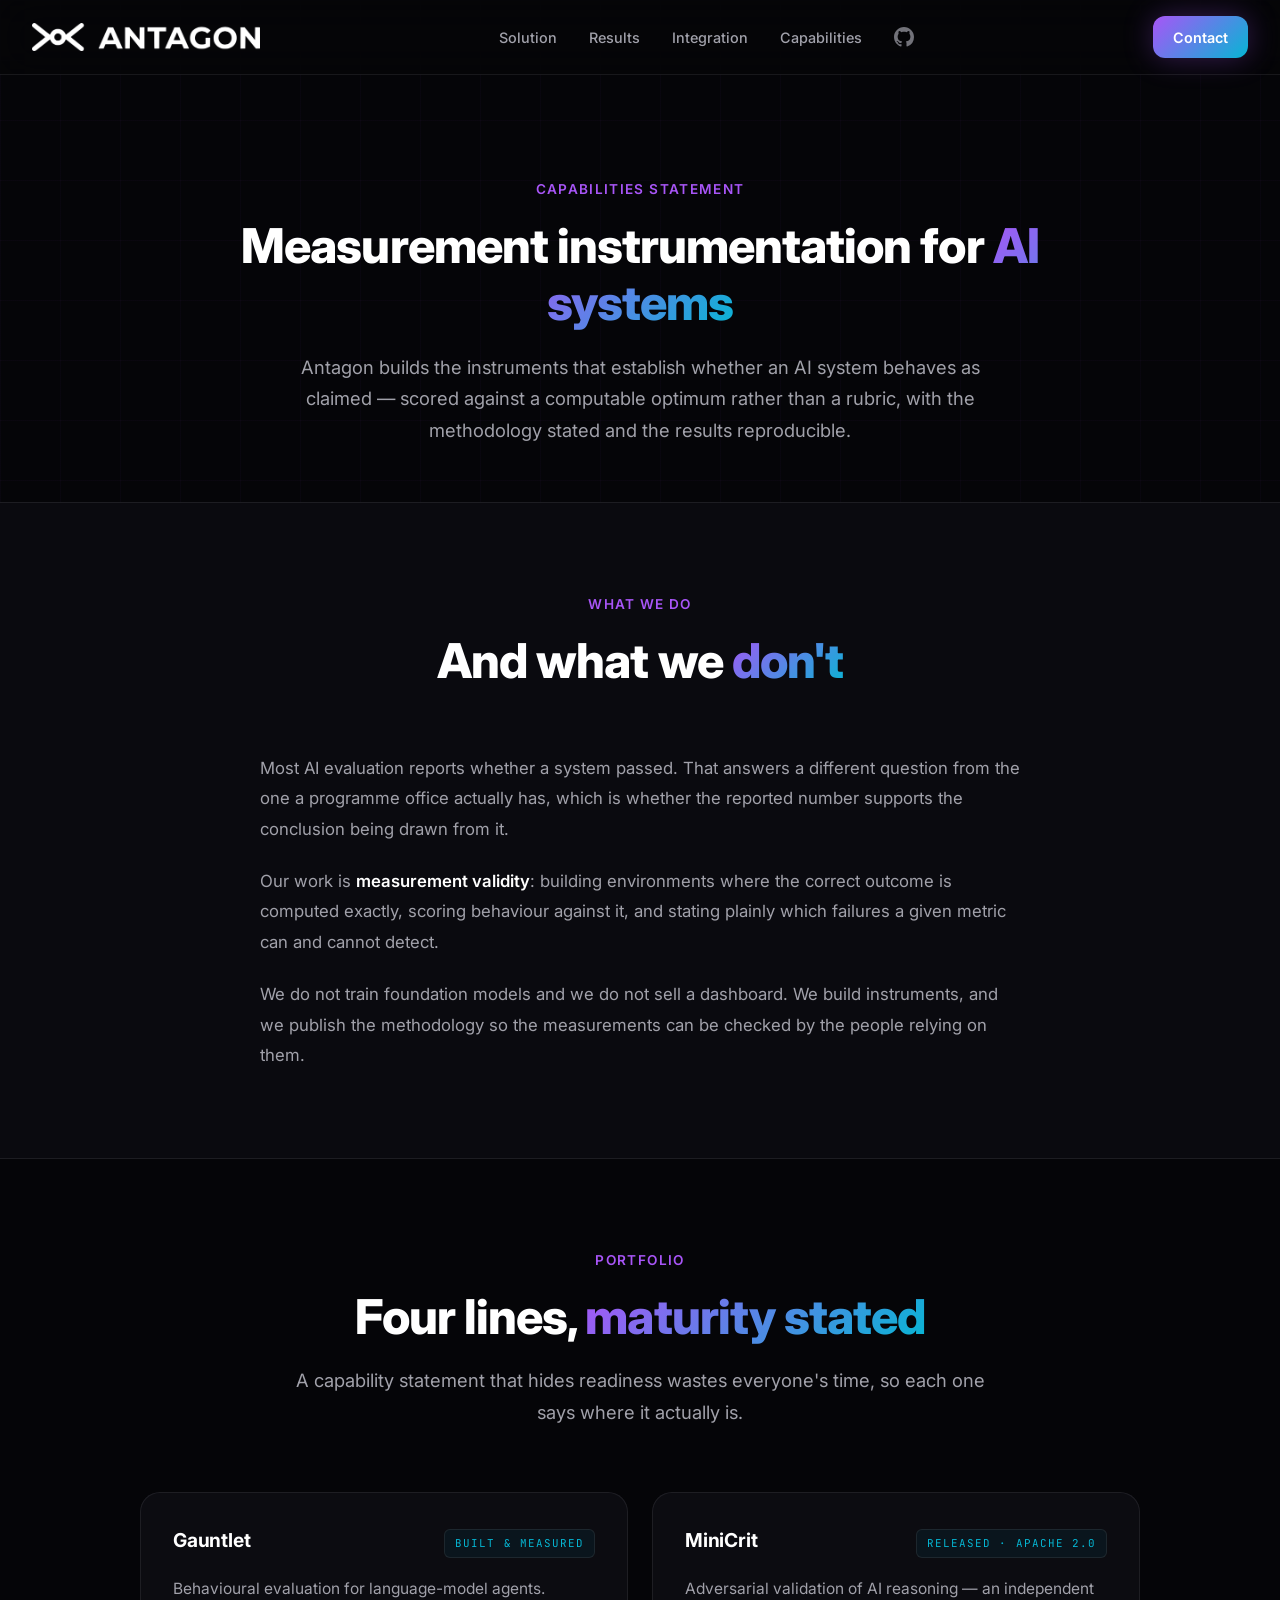
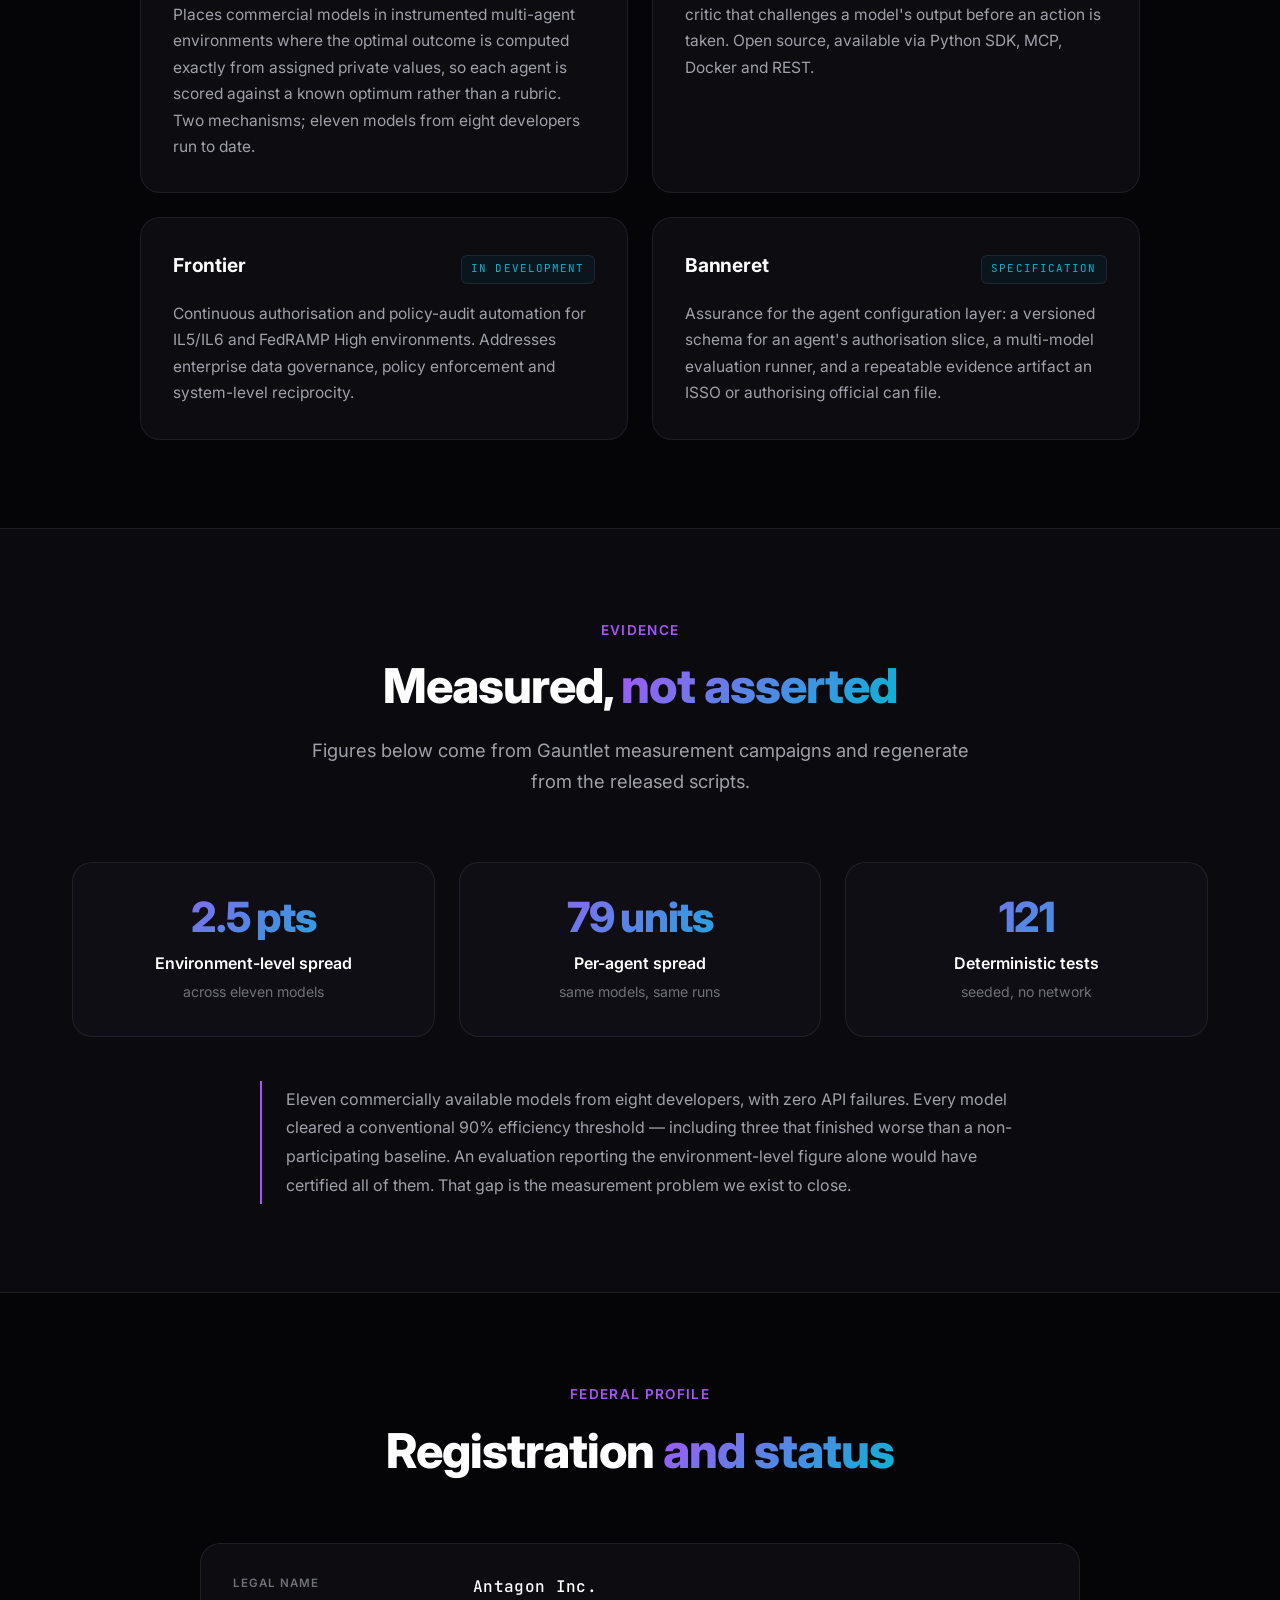
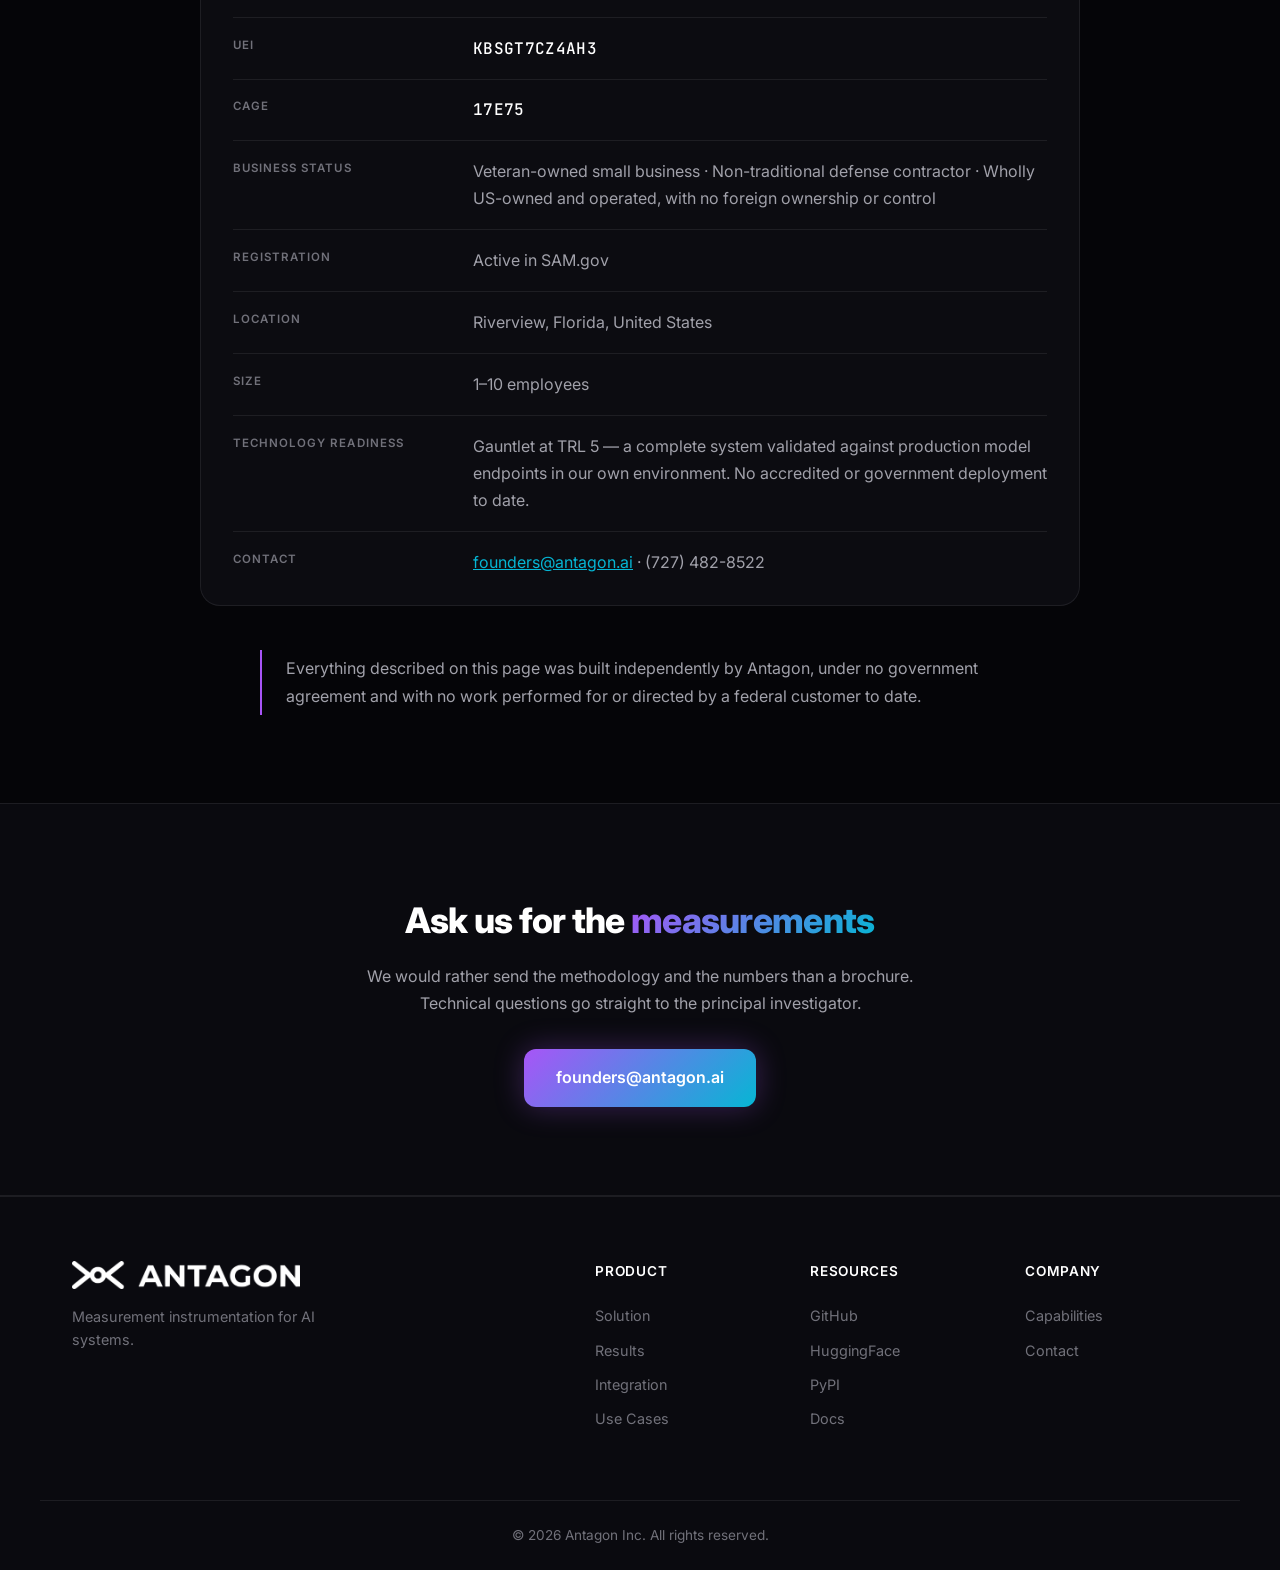
==== capabilities.html @ 44aa2e48 "Add federal capabilities page; remove trading examples from the site The site illustrated every fail" ====
<!DOCTYPE html>
<html lang="en">

<head>
    <meta charset="UTF-8">
    <meta name="viewport" content="width=device-width, initial-scale=1.0">
    <title>Capabilities | Antagon Inc.</title>
    <meta name="description"
        content="Antagon Inc. builds measurement instrumentation for AI systems. Veteran-owned small business and non-traditional defense contractor. UEI KBSGT7CZ4AH3, CAGE 17E75.">
    <link rel="preconnect" href="https://fonts.googleapis.com">
    <link rel="preconnect" href="https://fonts.gstatic.com" crossorigin>
    <link
        href="https://fonts.googleapis.com/css2?family=Inter:wght@400;500;600;700;800&family=JetBrains+Mono:wght@400;500&display=swap"
        rel="stylesheet">
    <link rel="stylesheet" href="styles.css">
    <style>
        /* Page-local only. Structure reuses the site's own .section-container
           and .section-header so this page inherits the brand automatically
           when the palette changes in styles.css. Those classes are not
           overridden inline, which is what broke the first layout. */

        .cap-hero .section-container {
            padding-top: 11rem;
            padding-bottom: 3.5rem;
        }

        .cap-hero .section-header {
            margin-bottom: 0;
            max-width: 860px;
        }

        .cap-hero .section-subtitle {
            max-width: 62ch;
            margin: 0 auto;
        }

        /* Alternating surfaces give the page vertical rhythm the same way the
           home page's problem/pipeline alternation does. */
        .cap-alt {
            background: var(--bg-secondary);
            border-top: 1px solid var(--border-color);
            border-bottom: 1px solid var(--border-color);
        }

        .cap-section .section-container {
            padding-top: 5.5rem;
            padding-bottom: 5.5rem;
        }

        /* Body copy sits in a measured column, centred on the page, so the
           right half of a wide viewport is not left empty. */
        .cap-measure {
            max-width: 760px;
            margin: 0 auto;
        }

        .cap-measure p {
            color: var(--text-secondary);
            font-size: 1.05rem;
            line-height: 1.8;
            margin: 0 0 1.4rem;
        }

        .cap-measure p:last-child {
            margin-bottom: 0;
        }

        .cap-measure strong {
            color: var(--text-primary);
            font-weight: 600;
        }

        /* Four cards, so a fixed 2x2 rather than auto-fit — auto-fit gives
           three across and leaves the fourth stranded on its own row. */
        .cap-grid {
            display: grid;
            gap: 1.5rem;
            grid-template-columns: repeat(2, 1fr);
            max-width: 1000px;
            margin: 0 auto;
        }

        @media (max-width: 860px) {
            .cap-grid {
                grid-template-columns: 1fr;
            }
        }

        .cap-card {
            background: var(--bg-card);
            border: 1px solid var(--border-color);
            border-radius: var(--radius-lg);
            padding: 2rem;
            transition: border-color var(--transition-normal), transform var(--transition-normal);
        }

        .cap-card:hover {
            border-color: var(--border-glow);
            transform: translateY(-3px);
        }

        .cap-card-top {
            display: flex;
            align-items: baseline;
            justify-content: space-between;
            gap: 1rem;
            margin-bottom: 1.1rem;
        }

        .cap-card h3 {
            margin: 0;
            font-size: 1.2rem;
            font-weight: 700;
            letter-spacing: -0.01em;
        }

        .cap-stage {
            font-family: var(--font-mono);
            font-size: 0.68rem;
            letter-spacing: 0.1em;
            text-transform: uppercase;
            color: var(--accent-cyan);
            white-space: nowrap;
            padding: 0.3rem 0.6rem;
            border: 1px solid var(--border-color);
            border-radius: var(--radius-sm);
            background: rgba(6, 182, 212, 0.06);
        }

        .cap-card p {
            margin: 0;
            color: var(--text-secondary);
            font-size: 0.97rem;
            line-height: 1.7;
        }

        .cap-stats {
            display: grid;
            gap: 1.5rem;
            grid-template-columns: repeat(auto-fit, minmax(230px, 1fr));
        }

        .cap-stat {
            background: var(--bg-card);
            border: 1px solid var(--border-color);
            border-radius: var(--radius-lg);
            padding: 2rem;
            text-align: center;
        }

        .cap-stat .n {
            font-size: 2.6rem;
            font-weight: 800;
            line-height: 1.1;
            letter-spacing: -0.03em;
            background: var(--gradient-primary);
            -webkit-background-clip: text;
            background-clip: text;
            color: transparent;
        }

        .cap-stat .l {
            font-weight: 600;
            margin-top: 0.7rem;
        }

        .cap-stat .s {
            color: var(--text-muted);
            font-size: 0.88rem;
            margin-top: 0.25rem;
        }

        .cap-table-wrap {
            max-width: 880px;
            margin: 0 auto;
            background: var(--bg-card);
            border: 1px solid var(--border-color);
            border-radius: var(--radius-lg);
            padding: 0.75rem 2rem;
        }

        .cap-table {
            width: 100%;
            border-collapse: collapse;
        }

        .cap-table th,
        .cap-table td {
            text-align: left;
            padding: 1.05rem 0;
            border-bottom: 1px solid var(--border-color);
            vertical-align: top;
        }

        .cap-table tr:last-child th,
        .cap-table tr:last-child td {
            border-bottom: 0;
        }

        .cap-table th {
            width: 240px;
            padding-right: 1.5rem;
            color: var(--text-muted);
            font-size: 0.72rem;
            letter-spacing: 0.09em;
            text-transform: uppercase;
            font-weight: 600;
            line-height: 1.9;
        }

        .cap-table td {
            color: var(--text-secondary);
            line-height: 1.7;
        }

        .cap-table td strong {
            color: var(--text-primary);
            font-family: var(--font-mono);
            font-weight: 500;
            letter-spacing: 0.02em;
        }

        .cap-note {
            max-width: 760px;
            margin: 2.75rem auto 0;
            border-left: 2px solid var(--accent-purple);
            padding: 0.25rem 0 0.25rem 1.5rem;
        }

        .cap-note p {
            margin: 0;
            color: var(--text-secondary);
            font-size: 1rem;
            line-height: 1.8;
        }

        .cap-cta {
            text-align: center;
        }

        .cap-cta h2 {
            font-size: clamp(1.6rem, 3vw, 2.2rem);
            font-weight: 800;
            letter-spacing: -0.02em;
            margin: 0 0 0.9rem;
        }

        .cap-cta p {
            color: var(--text-secondary);
            max-width: 56ch;
            margin: 0 auto 2rem;
            line-height: 1.7;
        }

        @media (max-width: 720px) {
            .cap-hero .section-container {
                padding-top: 8.5rem;
            }

            .cap-card-top {
                flex-direction: column;
                align-items: flex-start;
                gap: 0.6rem;
            }

            .cap-table-wrap {
                padding: 0.5rem 1.25rem;
            }

            .cap-table th {
                width: auto;
                display: block;
                border: 0;
                padding: 0 0 0.15rem;
                line-height: 1.6;
            }

            .cap-table td {
                display: block;
                padding-top: 0;
            }
        }
    </style>
</head>

<body>
    <div class="bg-grid"></div>

    <nav class="nav">
        <div class="nav-container">
            <a href="/" class="logo">
                <img src="logo.png" alt="Antagon" class="logo-img">
            </a>
            <div class="nav-links">
                <a href="/#solution">Solution</a>
                <a href="/#results">Results</a>
                <a href="/#integration">Integration</a>
                <a href="/capabilities.html">Capabilities</a>
                <a href="https://github.com/antagoninc/MiniCrit-7B" class="nav-link-icon" target="_blank">
                    <svg width="20" height="20" viewBox="0 0 24 24" fill="currentColor">
                        <path
                            d="M12 0C5.37 0 0 5.37 0 12c0 5.31 3.435 9.795 8.205 11.385.6.105.825-.255.825-.57 0-.285-.015-1.23-.015-2.235-3.015.555-3.795-.735-4.035-1.41-.135-.345-.72-1.41-1.23-1.695-.42-.225-1.02-.78-.015-.795.945-.015 1.62.87 1.845 1.23 1.08 1.815 2.805 1.305 3.495.99.105-.78.42-1.305.765-1.605-2.67-.3-5.46-1.335-5.46-5.925 0-1.305.465-2.385 1.23-3.225-.12-.3-.54-1.53.12-3.18 0 0 1.005-.315 3.3 1.23.96-.27 1.98-.405 3-.405s2.04.135 3 .405c2.295-1.56 3.3-1.23 3.3-1.23.66 1.65.24 2.88.12 3.18.765.84 1.23 1.905 1.23 3.225 0 4.605-2.805 5.625-5.475 5.925.435.375.81 1.095.81 2.22 0 1.605-.015 2.895-.015 3.3 0 .315.225.69.825.57A12.02 12.02 0 0024 12c0-6.63-5.37-12-12-12z" />
                    </svg>
                </a>
            </div>
            <a href="mailto:founders@antagon.ai" class="btn btn-primary btn-nav">Contact</a>
        </div>
    </nav>

    <section class="cap-hero">
        <div class="section-container">
            <div class="section-header">
                <span class="section-label">Capabilities statement</span>
                <h1 class="section-title">Measurement instrumentation for
                    <span class="gradient-text">AI systems</span>
                </h1>
                <p class="section-subtitle">Antagon builds the instruments that establish whether an AI system behaves
                    as claimed &mdash; scored against a computable optimum rather than a rubric, with the methodology
                    stated and the results reproducible.</p>
            </div>
        </div>
    </section>

    <section class="cap-section cap-alt">
        <div class="section-container">
            <div class="section-header">
                <span class="section-label">What we do</span>
                <h2 class="section-title">And what we <span class="gradient-text">don't</span></h2>
            </div>
            <div class="cap-measure">
                <p>Most AI evaluation reports whether a system passed. That answers a different question from the one a
                    programme office actually has, which is whether the reported number supports the conclusion being
                    drawn from it.</p>
                <p>Our work is <strong>measurement validity</strong>: building environments where the correct outcome
                    is computed exactly, scoring behaviour against it, and stating plainly which failures a given
                    metric can and cannot detect.</p>
                <p>We do not train foundation models and we do not sell a dashboard. We build instruments, and we
                    publish the methodology so the measurements can be checked by the people relying on them.</p>
            </div>
        </div>
    </section>

    <section class="cap-section">
        <div class="section-container">
            <div class="section-header">
                <span class="section-label">Portfolio</span>
                <h2 class="section-title">Four lines, <span class="gradient-text">maturity stated</span></h2>
                <p class="section-subtitle">A capability statement that hides readiness wastes everyone's time, so
                    each one says where it actually is.</p>
            </div>
            <div class="cap-grid">
                <div class="cap-card">
                    <div class="cap-card-top">
                        <h3>Gauntlet</h3>
                        <span class="cap-stage">Built &amp; measured</span>
                    </div>
                    <p>Behavioural evaluation for language-model agents. Places commercial models in instrumented
                        multi-agent environments where the optimal outcome is computed exactly from assigned private
                        values, so each agent is scored against a known optimum rather than a rubric. Two mechanisms;
                        eleven models from eight developers run to date.</p>
                </div>
                <div class="cap-card">
                    <div class="cap-card-top">
                        <h3>MiniCrit</h3>
                        <span class="cap-stage">Released &middot; Apache 2.0</span>
                    </div>
                    <p>Adversarial validation of AI reasoning &mdash; an independent critic that challenges a model's
                        output before an action is taken. Open source, available via Python SDK, MCP, Docker and
                        REST.</p>
                </div>
                <div class="cap-card">
                    <div class="cap-card-top">
                        <h3>Frontier</h3>
                        <span class="cap-stage">In development</span>
                    </div>
                    <p>Continuous authorisation and policy-audit automation for IL5/IL6 and FedRAMP High environments.
                        Addresses enterprise data governance, policy enforcement and system-level reciprocity.</p>
                </div>
                <div class="cap-card">
                    <div class="cap-card-top">
                        <h3>Banneret</h3>
                        <span class="cap-stage">Specification</span>
                    </div>
                    <p>Assurance for the agent configuration layer: a versioned schema for an agent's authorisation
                        slice, a multi-model evaluation runner, and a repeatable evidence artifact an ISSO or
                        authorising official can file.</p>
                </div>
            </div>
        </div>
    </section>

    <section class="cap-section cap-alt">
        <div class="section-container">
            <div class="section-header">
                <span class="section-label">Evidence</span>
                <h2 class="section-title">Measured, <span class="gradient-text">not asserted</span></h2>
                <p class="section-subtitle">Figures below come from Gauntlet measurement campaigns and regenerate from
                    the released scripts.</p>
            </div>
            <div class="cap-stats">
                <div class="cap-stat">
                    <div class="n">2.5 pts</div>
                    <div class="l">Environment-level spread</div>
                    <div class="s">across eleven models</div>
                </div>
                <div class="cap-stat">
                    <div class="n">79 units</div>
                    <div class="l">Per-agent spread</div>
                    <div class="s">same models, same runs</div>
                </div>
                <div class="cap-stat">
                    <div class="n">121</div>
                    <div class="l">Deterministic tests</div>
                    <div class="s">seeded, no network</div>
                </div>
            </div>
            <div class="cap-note">
                <p>Eleven commercially available models from eight developers, with zero API failures. Every model
                    cleared a conventional 90% efficiency threshold &mdash; including three that finished worse than a
                    non-participating baseline. An evaluation reporting the environment-level figure alone would have
                    certified all of them. That gap is the measurement problem we exist to close.</p>
            </div>
        </div>
    </section>

    <section class="cap-section">
        <div class="section-container">
            <div class="section-header">
                <span class="section-label">Federal profile</span>
                <h2 class="section-title">Registration <span class="gradient-text">and status</span></h2>
            </div>
            <div class="cap-table-wrap">
                <table class="cap-table">
                    <tr>
                        <th>Legal name</th>
                        <td><strong>Antagon Inc.</strong></td>
                    </tr>
                    <tr>
                        <th>UEI</th>
                        <td><strong>KBSGT7CZ4AH3</strong></td>
                    </tr>
                    <tr>
                        <th>CAGE</th>
                        <td><strong>17E75</strong></td>
                    </tr>
                    <tr>
                        <th>Business status</th>
                        <td>Veteran-owned small business &middot; Non-traditional defense contractor &middot; Wholly
                            US-owned and operated, with no foreign ownership or control</td>
                    </tr>
                    <tr>
                        <th>Registration</th>
                        <td>Active in SAM.gov</td>
                    </tr>
                    <tr>
                        <th>Location</th>
                        <td>Riverview, Florida, United States</td>
                    </tr>
                    <tr>
                        <th>Size</th>
                        <td>1&ndash;10 employees</td>
                    </tr>
                    <tr>
                        <th>Technology readiness</th>
                        <td>Gauntlet at TRL 5 &mdash; a complete system validated against production model endpoints in
                            our own environment. No accredited or government deployment to date.</td>
                    </tr>
                    <tr>
                        <th>Contact</th>
                        <td><a href="mailto:founders@antagon.ai"
                                style="color:var(--accent-cyan)">founders@antagon.ai</a>
                            &middot; (727) 482-8522</td>
                    </tr>
                </table>
            </div>
            <div class="cap-note">
                <p>Everything described on this page was built independently by Antagon, under no government agreement
                    and with no work performed for or directed by a federal customer to date.</p>
            </div>
        </div>
    </section>

    <section class="cap-section cap-alt">
        <div class="section-container">
            <div class="cap-cta">
                <h2>Ask us for the <span class="gradient-text">measurements</span></h2>
                <p>We would rather send the methodology and the numbers than a brochure. Technical questions go
                    straight to the principal investigator.</p>
                <a href="mailto:founders@antagon.ai" class="btn btn-primary btn-large">
                    <span>founders@antagon.ai</span>
                </a>
            </div>
        </div>
    </section>

    <footer class="footer">
        <div class="footer-container">
            <div class="footer-brand">
                <a href="/" class="logo">
                    <img src="logo.png" alt="Antagon" class="logo-img">
                </a>
                <p>Measurement instrumentation for AI systems.</p>
            </div>
            <div class="footer-links">
                <div class="footer-column">
                    <h4>Product</h4>
                    <a href="/#solution">Solution</a>
                    <a href="/#results">Results</a>
                    <a href="/#integration">Integration</a>
                    <a href="/#use-cases">Use Cases</a>
                </div>
                <div class="footer-column">
                    <h4>Resources</h4>
                    <a href="https://github.com/antagoninc/MiniCrit-7B" target="_blank">GitHub</a>
                    <a href="https://huggingface.co/wmaousley/MiniCrit-7B" target="_blank">HuggingFace</a>
                    <a href="https://pypi.org/project/minicrit/" target="_blank">PyPI</a>
                    <a href="https://github.com/antagoninc/MiniCrit-7B/blob/main/docs" target="_blank">Docs</a>
                </div>
                <div class="footer-column">
                    <h4>Company</h4>
                    <a href="/capabilities.html">Capabilities</a>
                    <a href="mailto:founders@antagon.ai">Contact</a>
                </div>
            </div>
        </div>
        <div class="footer-bottom">
            <p>&copy; 2026 Antagon Inc. All rights reserved.</p>
        </div>
    </footer>
</body>

</html>
---- styles.css ----
/* ========================================
   MiniCrit Landing Page - Premium Styles
   ======================================== */

/* CSS Variables */
:root {
    --bg-primary: #050508;
    --bg-secondary: #0a0a0f;
    --bg-tertiary: #111118;
    --bg-card: rgba(17, 17, 24, 0.6);

    --text-primary: #ffffff;
    --text-secondary: #a1a1aa;
    --text-muted: #71717a;

    --accent-purple: #a855f7;
    --accent-cyan: #06b6d4;
    --accent-pink: #ec4899;

    --gradient-primary: linear-gradient(135deg, #a855f7 0%, #06b6d4 100%);
    --gradient-glow: radial-gradient(ellipse at center, rgba(168, 85, 247, 0.15) 0%, transparent 70%);

    --border-color: rgba(255, 255, 255, 0.08);
    --border-glow: rgba(168, 85, 247, 0.3);

    --severity-critical: #ef4444;
    --severity-high: #f97316;
    --severity-medium: #eab308;
    --severity-low: #22c55e;

    --font-sans: 'Inter', -apple-system, BlinkMacSystemFont, sans-serif;
    --font-mono: 'JetBrains Mono', 'Fira Code', monospace;

    --radius-sm: 6px;
    --radius-md: 12px;
    --radius-lg: 20px;
    --radius-xl: 32px;

    --transition-fast: 150ms ease;
    --transition-normal: 250ms ease;
    --transition-slow: 400ms ease;
}

/* Reset & Base */
*,
*::before,
*::after {
    box-sizing: border-box;
    margin: 0;
    padding: 0;
}

html {
    scroll-behavior: smooth;
}

body {
    font-family: var(--font-sans);
    background: var(--bg-primary);
    color: var(--text-primary);
    line-height: 1.6;
    overflow-x: hidden;
    -webkit-font-smoothing: antialiased;
    -moz-osx-font-smoothing: grayscale;
}

/* Animated Background */
.bg-grid {
    position: fixed;
    top: 0;
    left: 0;
    width: 100%;
    height: 100%;
    background-image:
        linear-gradient(rgba(168, 85, 247, 0.03) 1px, transparent 1px),
        linear-gradient(90deg, rgba(168, 85, 247, 0.03) 1px, transparent 1px);
    background-size: 60px 60px;
    pointer-events: none;
    z-index: -1;
}

.bg-glow {
    position: fixed;
    border-radius: 50%;
    filter: blur(100px);
    pointer-events: none;
    z-index: -1;
    animation: float 20s ease-in-out infinite;
}

.bg-glow-1 {
    width: 600px;
    height: 600px;
    background: rgba(168, 85, 247, 0.12);
    top: -200px;
    right: -100px;
}

.bg-glow-2 {
    width: 500px;
    height: 500px;
    background: rgba(6, 182, 212, 0.1);
    bottom: 20%;
    left: -150px;
    animation-delay: -7s;
}

.bg-glow-3 {
    width: 400px;
    height: 400px;
    background: rgba(236, 72, 153, 0.08);
    top: 50%;
    right: 10%;
    animation-delay: -14s;
}

@keyframes float {

    0%,
    100% {
        transform: translate(0, 0) scale(1);
    }

    25% {
        transform: translate(30px, -30px) scale(1.05);
    }

    50% {
        transform: translate(-20px, 20px) scale(0.95);
    }

    75% {
        transform: translate(40px, 10px) scale(1.02);
    }
}

/* Navigation */
.nav {
    position: fixed;
    top: 0;
    left: 0;
    right: 0;
    z-index: 100;
    padding: 1rem 2rem;
    background: rgba(5, 5, 8, 0.8);
    backdrop-filter: blur(20px);
    border-bottom: 1px solid var(--border-color);
}

.nav-container {
    max-width: 1400px;
    margin: 0 auto;
    display: flex;
    align-items: center;
    justify-content: space-between;
    gap: 2rem;
}

.logo {
    display: flex;
    align-items: center;
    gap: 0.75rem;
    text-decoration: none;
    color: var(--text-primary);
    font-weight: 700;
    font-size: 1.25rem;
}

.logo-icon {
    width: 32px;
    height: 32px;
}

.logo-icon svg {
    width: 100%;
    height: 100%;
}

.logo-img {
    height: 28px;
    width: auto;
    filter: invert(1) brightness(2);
}

.nav-links {
    display: flex;
    align-items: center;
    gap: 2rem;
}

.nav-links a {
    color: var(--text-secondary);
    text-decoration: none;
    font-size: 0.9rem;
    font-weight: 500;
    transition: color var(--transition-fast);
}

.nav-links a:hover {
    color: var(--text-primary);
}

.nav-link-icon {
    display: flex;
    align-items: center;
    justify-content: center;
    opacity: 0.7;
    transition: opacity var(--transition-fast);
}

.nav-link-icon:hover {
    opacity: 1;
}

/* Buttons */
.btn {
    display: inline-flex;
    align-items: center;
    justify-content: center;
    gap: 0.5rem;
    padding: 0.75rem 1.5rem;
    border-radius: var(--radius-md);
    font-weight: 600;
    font-size: 0.9rem;
    text-decoration: none;
    cursor: pointer;
    border: none;
    transition: all var(--transition-normal);
}

.btn-primary {
    background: var(--gradient-primary);
    color: var(--text-primary);
    box-shadow: 0 0 30px rgba(168, 85, 247, 0.3);
}

.btn-primary:hover {
    transform: translateY(-2px);
    box-shadow: 0 0 40px rgba(168, 85, 247, 0.5);
}

.btn-secondary {
    background: var(--bg-tertiary);
    color: var(--text-primary);
    border: 1px solid var(--border-color);
}

.btn-secondary:hover {
    background: var(--bg-card);
    border-color: var(--border-glow);
}

.btn-ghost {
    background: transparent;
    color: var(--text-secondary);
    border: 1px solid var(--border-color);
}

.btn-ghost:hover {
    color: var(--text-primary);
    border-color: var(--text-secondary);
}

.btn-large {
    padding: 1rem 2rem;
    font-size: 1rem;
}

.btn-nav {
    padding: 0.6rem 1.25rem;
}

/* Hero Section */
.hero {
    min-height: 100vh;
    display: grid;
    grid-template-columns: 1fr 1fr;
    gap: 4rem;
    align-items: center;
    padding: 8rem 4rem 4rem;
    max-width: 1400px;
    margin: 0 auto;
}

.hero-content {
    display: flex;
    flex-direction: column;
    gap: 2rem;
}

.hero-badge {
    display: inline-flex;
    align-items: center;
    gap: 0.5rem;
    padding: 0.5rem 1rem;
    background: rgba(168, 85, 247, 0.1);
    border: 1px solid rgba(168, 85, 247, 0.2);
    border-radius: 100px;
    font-size: 0.85rem;
    color: var(--accent-purple);
    width: fit-content;
}

.badge-dot {
    width: 8px;
    height: 8px;
    background: var(--accent-purple);
    border-radius: 50%;
    animation: pulse 2s ease-in-out infinite;
}

@keyframes pulse {

    0%,
    100% {
        opacity: 1;
        transform: scale(1);
    }

    50% {
        opacity: 0.5;
        transform: scale(0.9);
    }
}

.hero-title {
    font-size: clamp(2.5rem, 5vw, 4rem);
    font-weight: 800;
    line-height: 1.1;
    letter-spacing: -0.03em;
}

.gradient-text {
    background: var(--gradient-primary);
    -webkit-background-clip: text;
    -webkit-text-fill-color: transparent;
    background-clip: text;
}

.hero-subtitle {
    font-size: 1.25rem;
    color: var(--text-secondary);
    max-width: 540px;
    line-height: 1.7;
}

.highlight {
    color: var(--accent-cyan);
    font-weight: 600;
}

.hero-cta {
    display: flex;
    gap: 1rem;
    flex-wrap: wrap;
}

.hero-stats {
    display: flex;
    align-items: center;
    gap: 2rem;
    padding-top: 2rem;
    border-top: 1px solid var(--border-color);
    margin-top: 1rem;
}

.stat {
    display: flex;
    flex-direction: column;
    gap: 0.25rem;
}

.stat-value {
    font-size: 2rem;
    font-weight: 700;
    font-feature-settings: 'tnum';
    background: var(--gradient-primary);
    -webkit-background-clip: text;
    -webkit-text-fill-color: transparent;
    background-clip: text;
}

.stat-label {
    font-size: 0.85rem;
    color: var(--text-muted);
}

.stat-divider {
    width: 1px;
    height: 40px;
    background: var(--border-color);
}

/* Terminal Animation */
.hero-visual {
    display: flex;
    justify-content: center;
}

.terminal {
    width: 100%;
    max-width: 560px;
    background: rgba(17, 17, 24, 0.9);
    border: 1px solid var(--border-color);
    border-radius: var(--radius-lg);
    overflow: hidden;
    box-shadow:
        0 0 60px rgba(168, 85, 247, 0.15),
        0 25px 50px rgba(0, 0, 0, 0.5);
}

.terminal-header {
    display: flex;
    align-items: center;
    gap: 1rem;
    padding: 1rem 1.25rem;
    background: rgba(0, 0, 0, 0.3);
    border-bottom: 1px solid var(--border-color);
}

.terminal-dots {
    display: flex;
    gap: 8px;
}

.terminal-dots span {
    width: 12px;
    height: 12px;
    border-radius: 50%;
}

.terminal-dots span:nth-child(1) {
    background: #ff5f57;
}

.terminal-dots span:nth-child(2) {
    background: #febc2e;
}

.terminal-dots span:nth-child(3) {
    background: #28c840;
}

.terminal-title {
    font-family: var(--font-mono);
    font-size: 0.8rem;
    color: var(--text-muted);
}

.terminal-body {
    padding: 1.5rem;
    font-family: var(--font-mono);
    font-size: 0.85rem;
}

.terminal-line {
    display: flex;
    gap: 0.75rem;
    margin-bottom: 1.5rem;
}

.terminal-prompt {
    color: var(--accent-cyan);
}

.terminal-command {
    color: var(--text-primary);
}

.typing {
    overflow: hidden;
    white-space: nowrap;
    border-right: 2px solid var(--accent-purple);
    animation: typing 2s steps(50) forwards, blink 0.7s step-end infinite;
}

@keyframes typing {
    from {
        width: 0;
    }

    to {
        width: 100%;
    }
}

@keyframes blink {
    50% {
        border-color: transparent;
    }
}

.terminal-output {
    opacity: 0;
    animation: fadeIn 0.5s ease forwards;
    animation-delay: 2.5s;
}

@keyframes fadeIn {
    to {
        opacity: 1;
    }
}

.output-section {
    margin-bottom: 1rem;
}

.output-label {
    color: var(--text-muted);
    display: block;
    margin-bottom: 0.5rem;
}

.output-badge {
    display: inline-block;
    padding: 0.25rem 0.75rem;
    border-radius: var(--radius-sm);
    font-size: 0.75rem;
    font-weight: 600;
    text-transform: uppercase;
}

.badge-high {
    background: rgba(249, 115, 22, 0.2);
    color: var(--severity-high);
}

.output-flags {
    display: flex;
    flex-wrap: wrap;
    gap: 0.5rem;
}

.flag {
    padding: 0.25rem 0.65rem;
    border-radius: var(--radius-sm);
    font-size: 0.75rem;
    font-weight: 500;
}

.flag-warning {
    background: rgba(234, 179, 8, 0.15);
    color: var(--severity-medium);
}

.flag-error {
    background: rgba(239, 68, 68, 0.15);
    color: var(--severity-critical);
}

.output-text {
    color: var(--text-secondary);
    font-size: 0.8rem;
    line-height: 1.6;
}

/* Sections Common Styles */
.section-container {
    max-width: 1200px;
    margin: 0 auto;
    padding: 6rem 2rem;
}

.section-header {
    text-align: center;
    max-width: 700px;
    margin: 0 auto 4rem;
}

.section-label {
    display: inline-block;
    font-size: 0.85rem;
    font-weight: 600;
    color: var(--accent-purple);
    text-transform: uppercase;
    letter-spacing: 0.1em;
    margin-bottom: 1rem;
}

.section-title {
    font-size: clamp(2rem, 4vw, 3rem);
    font-weight: 800;
    line-height: 1.2;
    margin-bottom: 1.25rem;
    letter-spacing: -0.02em;
}

.section-subtitle {
    font-size: 1.15rem;
    color: var(--text-secondary);
    line-height: 1.7;
}

/* Problem Section */
.problem {
    background: linear-gradient(180deg, var(--bg-primary) 0%, var(--bg-secondary) 100%);
}

.problem-cards {
    display: grid;
    grid-template-columns: repeat(3, 1fr);
    gap: 2rem;
}

.problem-card {
    background: var(--bg-card);
    border: 1px solid var(--border-color);
    border-radius: var(--radius-lg);
    padding: 2rem;
    transition: all var(--transition-normal);
    position: relative;
    overflow: hidden;
}

.problem-card::before {
    content: '';
    position: absolute;
    top: 0;
    left: 0;
    right: 0;
    height: 2px;
    background: var(--gradient-primary);
    opacity: 0;
    transition: opacity var(--transition-normal);
}

.problem-card:hover {
    transform: translateY(-4px);
    border-color: var(--border-glow);
    box-shadow: 0 20px 40px rgba(0, 0, 0, 0.3);
}

.problem-card:hover::before {
    opacity: 1;
}

.problem-icon {
    width: 48px;
    height: 48px;
    display: flex;
    align-items: center;
    justify-content: center;
    background: rgba(249, 115, 22, 0.1);
    border-radius: var(--radius-md);
    margin-bottom: 1.5rem;
}

.problem-icon svg {
    width: 24px;
    height: 24px;
    stroke: var(--severity-high);
}

.problem-card h3 {
    font-size: 1.25rem;
    font-weight: 700;
    margin-bottom: 0.75rem;
}

.problem-card p {
    color: var(--text-secondary);
    font-size: 0.95rem;
    line-height: 1.6;
}

.problem-example {
    margin-top: 1.5rem;
    padding: 1rem;
    background: rgba(0, 0, 0, 0.3);
    border-radius: var(--radius-sm);
    border-left: 3px solid var(--severity-high);
}

.problem-example code {
    font-family: var(--font-mono);
    font-size: 0.8rem;
    color: var(--text-muted);
}

/* Pipeline Section */
.pipeline {
    background: var(--bg-secondary);
}

.pipeline-steps {
    display: flex;
    align-items: center;
    justify-content: center;
    gap: 0;
    position: relative;
}

.pipeline-step {
    display: flex;
    flex-direction: column;
    align-items: center;
    text-align: center;
    padding: 2rem;
    background: var(--bg-card);
    border: 1px solid var(--border-color);
    border-radius: var(--radius-lg);
    width: 220px;
    position: relative;
    transition: all var(--transition-normal);
    z-index: 1;
}

.pipeline-step:hover {
    transform: translateY(-8px);
    border-color: var(--border-glow);
    box-shadow: 0 20px 40px rgba(168, 85, 247, 0.2);
}

.step-number {
    font-size: 0.75rem;
    font-weight: 700;
    color: var(--accent-purple);
    margin-bottom: 1rem;
    letter-spacing: 0.1em;
}

.step-content h3 {
    font-size: 1.1rem;
    font-weight: 700;
    margin-bottom: 0.5rem;
}

.step-content p {
    font-size: 0.85rem;
    color: var(--text-muted);
    line-height: 1.5;
}

.step-icon {
    width: 56px;
    height: 56px;
    display: flex;
    align-items: center;
    justify-content: center;
    background: var(--gradient-primary);
    border-radius: 50%;
    margin-top: 1.5rem;
}

.step-icon svg {
    width: 24px;
    height: 24px;
    stroke: white;
}

.pipeline-connector {
    width: 60px;
    height: 2px;
    background: linear-gradient(90deg, var(--accent-purple), var(--accent-cyan));
    position: relative;
}

.pipeline-connector::after {
    content: '';
    position: absolute;
    right: -4px;
    top: 50%;
    transform: translateY(-50%);
    border: 6px solid transparent;
    border-left-color: var(--accent-cyan);
}

/* Catches Section */
.catches {
    background: linear-gradient(180deg, var(--bg-secondary) 0%, var(--bg-primary) 100%);
}

.catches-grid {
    display: grid;
    grid-template-columns: 1fr 1fr;
    gap: 3rem;
}

.catches-column h3 {
    display: flex;
    align-items: center;
    gap: 0.75rem;
    font-size: 1.1rem;
    font-weight: 700;
    margin-bottom: 1.5rem;
    padding-bottom: 1rem;
    border-bottom: 1px solid var(--border-color);
}

.catches-column h3 svg {
    stroke: var(--accent-purple);
}

.catch-item {
    background: var(--bg-card);
    border: 1px solid var(--border-color);
    border-radius: var(--radius-md);
    padding: 1.25rem;
    margin-bottom: 1rem;
    transition: all var(--transition-fast);
}

.catch-item:hover {
    border-color: var(--border-glow);
}

.catch-header {
    display: flex;
    align-items: center;
    justify-content: space-between;
    margin-bottom: 0.5rem;
}

.catch-name {
    font-weight: 600;
    font-size: 0.95rem;
}

.catch-severity {
    font-size: 0.7rem;
    font-weight: 600;
    padding: 0.2rem 0.6rem;
    border-radius: 100px;
    text-transform: uppercase;
}

.severity-critical {
    background: rgba(239, 68, 68, 0.15);
    color: var(--severity-critical);
}

.severity-high {
    background: rgba(249, 115, 22, 0.15);
    color: var(--severity-high);
}

.severity-medium {
    background: rgba(234, 179, 8, 0.15);
    color: var(--severity-medium);
}

.catch-item p {
    font-size: 0.85rem;
    color: var(--text-muted);
}

/* Integration Section */
.integration {
    background: var(--bg-primary);
}

.code-tabs {
    background: var(--bg-tertiary);
    border: 1px solid var(--border-color);
    border-radius: var(--radius-lg);
    overflow: hidden;
}

.tab-buttons {
    display: flex;
    background: rgba(0, 0, 0, 0.3);
    border-bottom: 1px solid var(--border-color);
}

.tab-btn {
    flex: 1;
    padding: 1rem;
    background: transparent;
    border: none;
    color: var(--text-muted);
    font-family: var(--font-sans);
    font-size: 0.9rem;
    font-weight: 500;
    cursor: pointer;
    transition: all var(--transition-fast);
    position: relative;
}

.tab-btn:hover {
    color: var(--text-secondary);
}

.tab-btn.active {
    color: var(--text-primary);
}

.tab-btn.active::after {
    content: '';
    position: absolute;
    bottom: 0;
    left: 0;
    right: 0;
    height: 2px;
    background: var(--gradient-primary);
}

.tab-content {
    padding: 2rem;
}

.code-block {
    display: none;
}

.code-block.active {
    display: block;
}

.code-block pre {
    margin: 0;
    overflow-x: auto;
}

.code-block code {
    font-family: var(--font-mono);
    font-size: 0.9rem;
    line-height: 1.7;
    color: var(--text-secondary);
}

.code-keyword {
    color: var(--accent-purple);
}

.code-string {
    color: var(--accent-cyan);
}

.code-comment {
    color: var(--text-muted);
    font-style: italic;
}

/* Use Cases Section */
.use-cases {
    background: linear-gradient(180deg, var(--bg-primary) 0%, var(--bg-secondary) 100%);
}

.use-cases-grid {
    display: grid;
    grid-template-columns: repeat(3, 1fr);
    gap: 1.5rem;
}

.use-case-card {
    background: var(--bg-card);
    border: 1px solid var(--border-color);
    border-radius: var(--radius-lg);
    padding: 2rem;
    transition: all var(--transition-normal);
    position: relative;
    overflow: hidden;
}

.use-case-card::before {
    content: '';
    position: absolute;
    inset: 0;
    background: var(--gradient-primary);
    opacity: 0;
    transition: opacity var(--transition-normal);
}

.use-case-card:hover {
    transform: translateY(-4px);
    border-color: var(--border-glow);
}

.use-case-card:hover::before {
    opacity: 0.05;
}

.use-case-card>* {
    position: relative;
    z-index: 1;
}

.use-case-icon {
    width: 48px;
    height: 48px;
    display: flex;
    align-items: center;
    justify-content: center;
    background: rgba(168, 85, 247, 0.1);
    border-radius: var(--radius-md);
    margin-bottom: 1.25rem;
}

.use-case-icon svg {
    width: 24px;
    height: 24px;
    stroke: var(--accent-purple);
}

.use-case-card h3 {
    font-size: 1.1rem;
    font-weight: 700;
    margin-bottom: 0.5rem;
}

.use-case-card p {
    font-size: 0.9rem;
    color: var(--text-secondary);
    line-height: 1.6;
}

/* CTA Section */
.cta {
    padding: 4rem 0;
}

.cta-card {
    position: relative;
    background: var(--bg-tertiary);
    border: 1px solid var(--border-color);
    border-radius: var(--radius-xl);
    padding: 4rem;
    text-align: center;
    overflow: hidden;
}

.cta-glow {
    position: absolute;
    top: -200px;
    left: 50%;
    transform: translateX(-50%);
    width: 600px;
    height: 400px;
    background: radial-gradient(ellipse, rgba(168, 85, 247, 0.2) 0%, transparent 70%);
    pointer-events: none;
}

.cta-card>* {
    position: relative;
    z-index: 1;
}

.cta-card h2 {
    font-size: clamp(1.75rem, 3vw, 2.5rem);
    font-weight: 800;
    margin-bottom: 1rem;
}

.cta-card>p {
    font-size: 1.1rem;
    color: var(--text-secondary);
    max-width: 500px;
    margin: 0 auto 2rem;
}

.cta-buttons {
    display: flex;
    justify-content: center;
    gap: 1rem;
    margin-bottom: 2rem;
}

.cta-links {
    display: flex;
    justify-content: center;
    gap: 2rem;
}

.cta-links a {
    color: var(--text-muted);
    text-decoration: none;
    font-size: 0.9rem;
    transition: color var(--transition-fast);
}

.cta-links a:hover {
    color: var(--text-primary);
}

/* Footer */
.footer {
    background: var(--bg-secondary);
    border-top: 1px solid var(--border-color);
}

.footer-container {
    max-width: 1200px;
    margin: 0 auto;
    padding: 4rem 2rem;
    display: grid;
    grid-template-columns: 1.5fr 2fr;
    gap: 4rem;
}

.footer-brand p {
    color: var(--text-muted);
    font-size: 0.9rem;
    margin-top: 1rem;
    max-width: 280px;
}

.footer-links {
    display: grid;
    grid-template-columns: repeat(3, 1fr);
    gap: 2rem;
}

.footer-column h4 {
    font-size: 0.85rem;
    font-weight: 600;
    color: var(--text-primary);
    margin-bottom: 1rem;
    text-transform: uppercase;
    letter-spacing: 0.05em;
}

.footer-column a {
    display: block;
    color: var(--text-muted);
    text-decoration: none;
    font-size: 0.9rem;
    padding: 0.35rem 0;
    transition: color var(--transition-fast);
}

.footer-column a:hover {
    color: var(--text-primary);
}

.footer-bottom {
    max-width: 1200px;
    margin: 0 auto;
    padding: 1.5rem 2rem;
    border-top: 1px solid var(--border-color);
}

.footer-bottom p {
    color: var(--text-muted);
    font-size: 0.85rem;
    text-align: center;
}

/* Responsive Design */
@media (max-width: 1024px) {
    .hero {
        grid-template-columns: 1fr;
        text-align: center;
        padding: 7rem 2rem 3rem;
        gap: 3rem;
    }

    .hero-content {
        align-items: center;
    }

    .hero-subtitle {
        margin: 0 auto;
    }

    .hero-cta {
        justify-content: center;
    }

    .hero-stats {
        justify-content: center;
    }

    .problem-cards {
        grid-template-columns: 1fr;
    }

    .pipeline-steps {
        flex-direction: column;
        gap: 1rem;
    }

    .pipeline-connector {
        width: 2px;
        height: 30px;
    }

    .pipeline-connector::after {
        right: 50%;
        top: auto;
        bottom: -4px;
        transform: translateX(50%);
        border: 6px solid transparent;
        border-top-color: var(--accent-cyan);
        border-left-color: transparent;
    }

    .catches-grid {
        grid-template-columns: 1fr;
    }

    .use-cases-grid {
        grid-template-columns: 1fr;
    }

    .footer-container {
        grid-template-columns: 1fr;
        text-align: center;
    }

    .footer-brand {
        display: flex;
        flex-direction: column;
        align-items: center;
    }

    .footer-brand p {
        max-width: 100%;
    }

    .footer-links {
        justify-items: center;
    }
}

@media (max-width: 768px) {
    .nav-links {
        display: none;
    }

    .hero-title {
        font-size: 2rem;
    }

    .hero-stats {
        flex-direction: column;
        gap: 1.5rem;
    }

    .stat-divider {
        width: 60px;
        height: 1px;
    }

    .terminal {
        max-width: 100%;
    }

    .typing {
        white-space: normal;
        animation: none;
        border-right: none;
    }

    .terminal-output {
        opacity: 1;
        animation: none;
    }

    .cta-card {
        padding: 2.5rem 1.5rem;
    }

    .cta-buttons {
        flex-direction: column;
    }

    .cta-links {
        flex-wrap: wrap;
        justify-content: center;
        gap: 1rem;
    }

    .footer-links {
        grid-template-columns: 1fr;
        gap: 2rem;
    }

    .tab-buttons {
        flex-wrap: wrap;
    }

    .tab-btn {
        flex: 1 1 50%;
    }
}

/* Scroll Reveal Animations */
@keyframes revealUp {
    from {
        opacity: 0;
        transform: translateY(30px);
    }

    to {
        opacity: 1;
        transform: translateY(0);
    }
}

.reveal {
    opacity: 0;
    animation: revealUp 0.6s ease forwards;
}

.reveal-delay-1 {
    animation-delay: 0.1s;
}

.reveal-delay-2 {
    animation-delay: 0.2s;
}

.reveal-delay-3 {
    animation-delay: 0.3s;
}
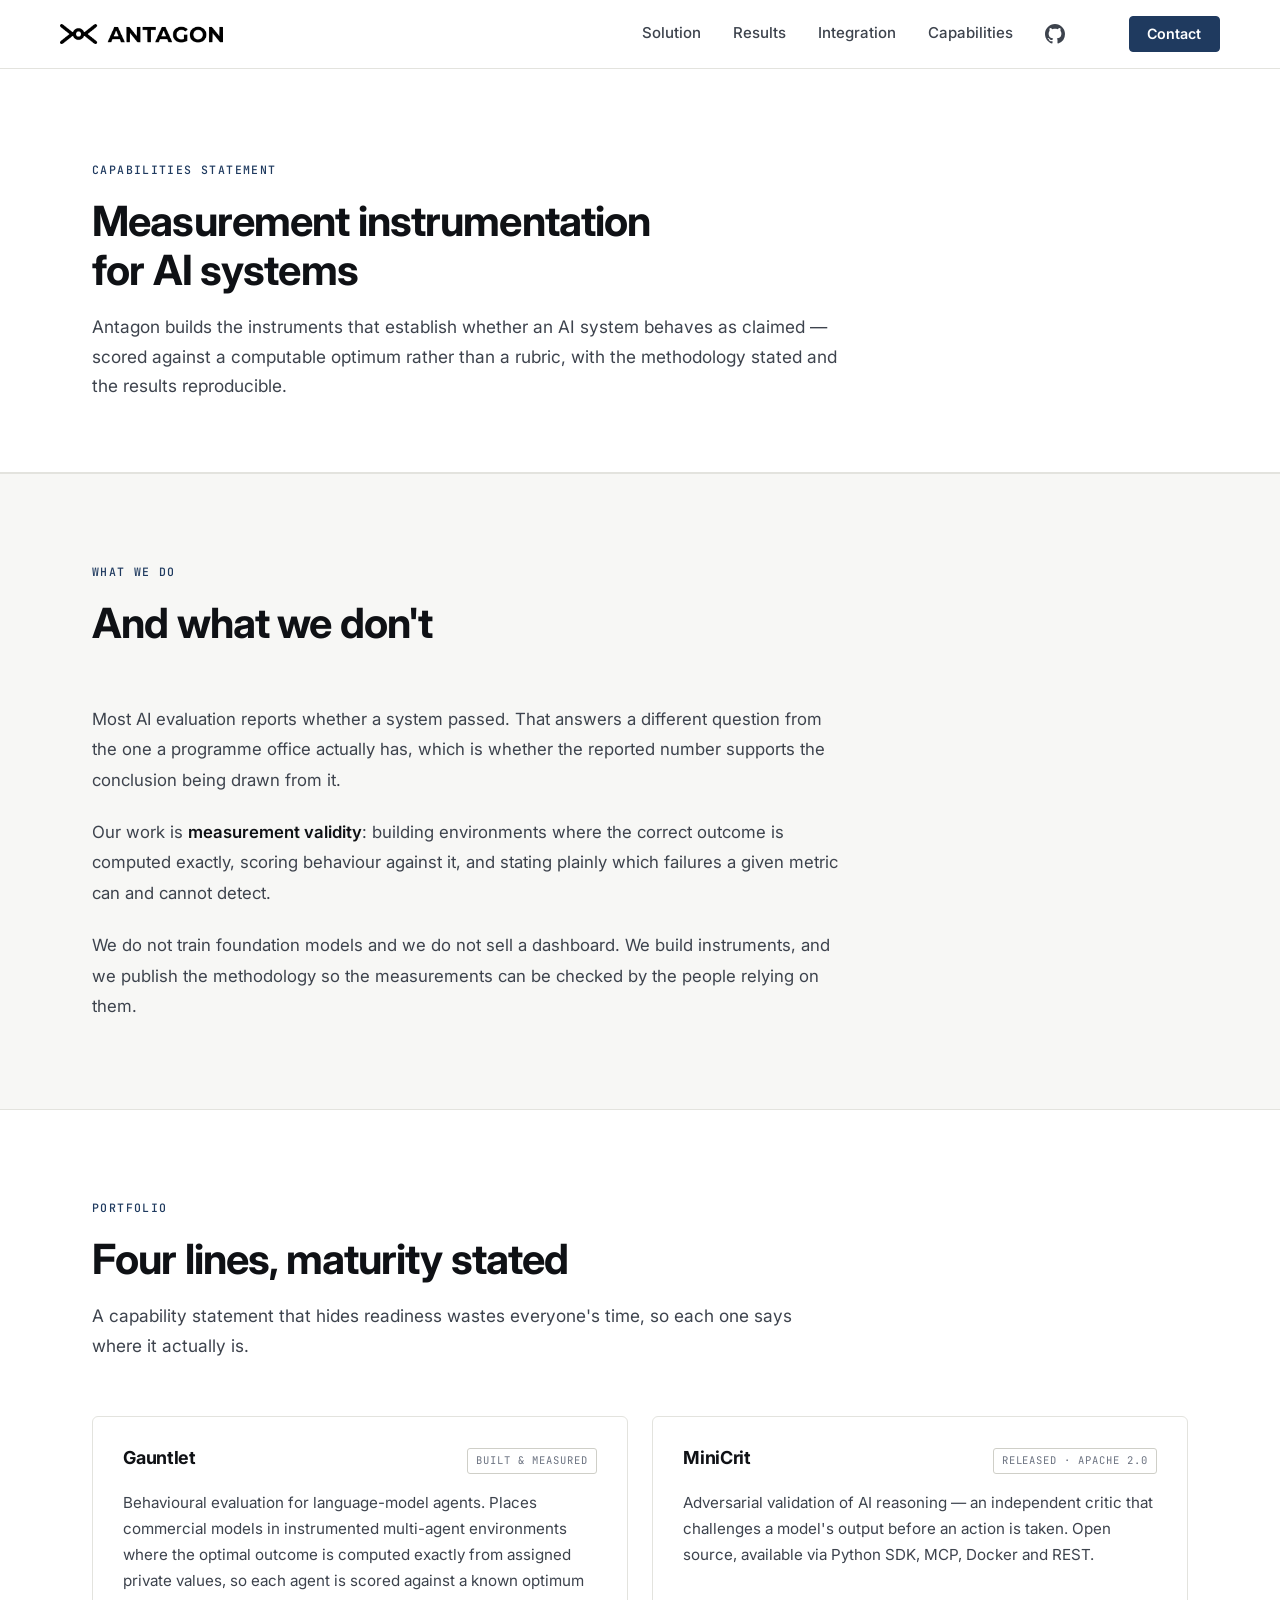
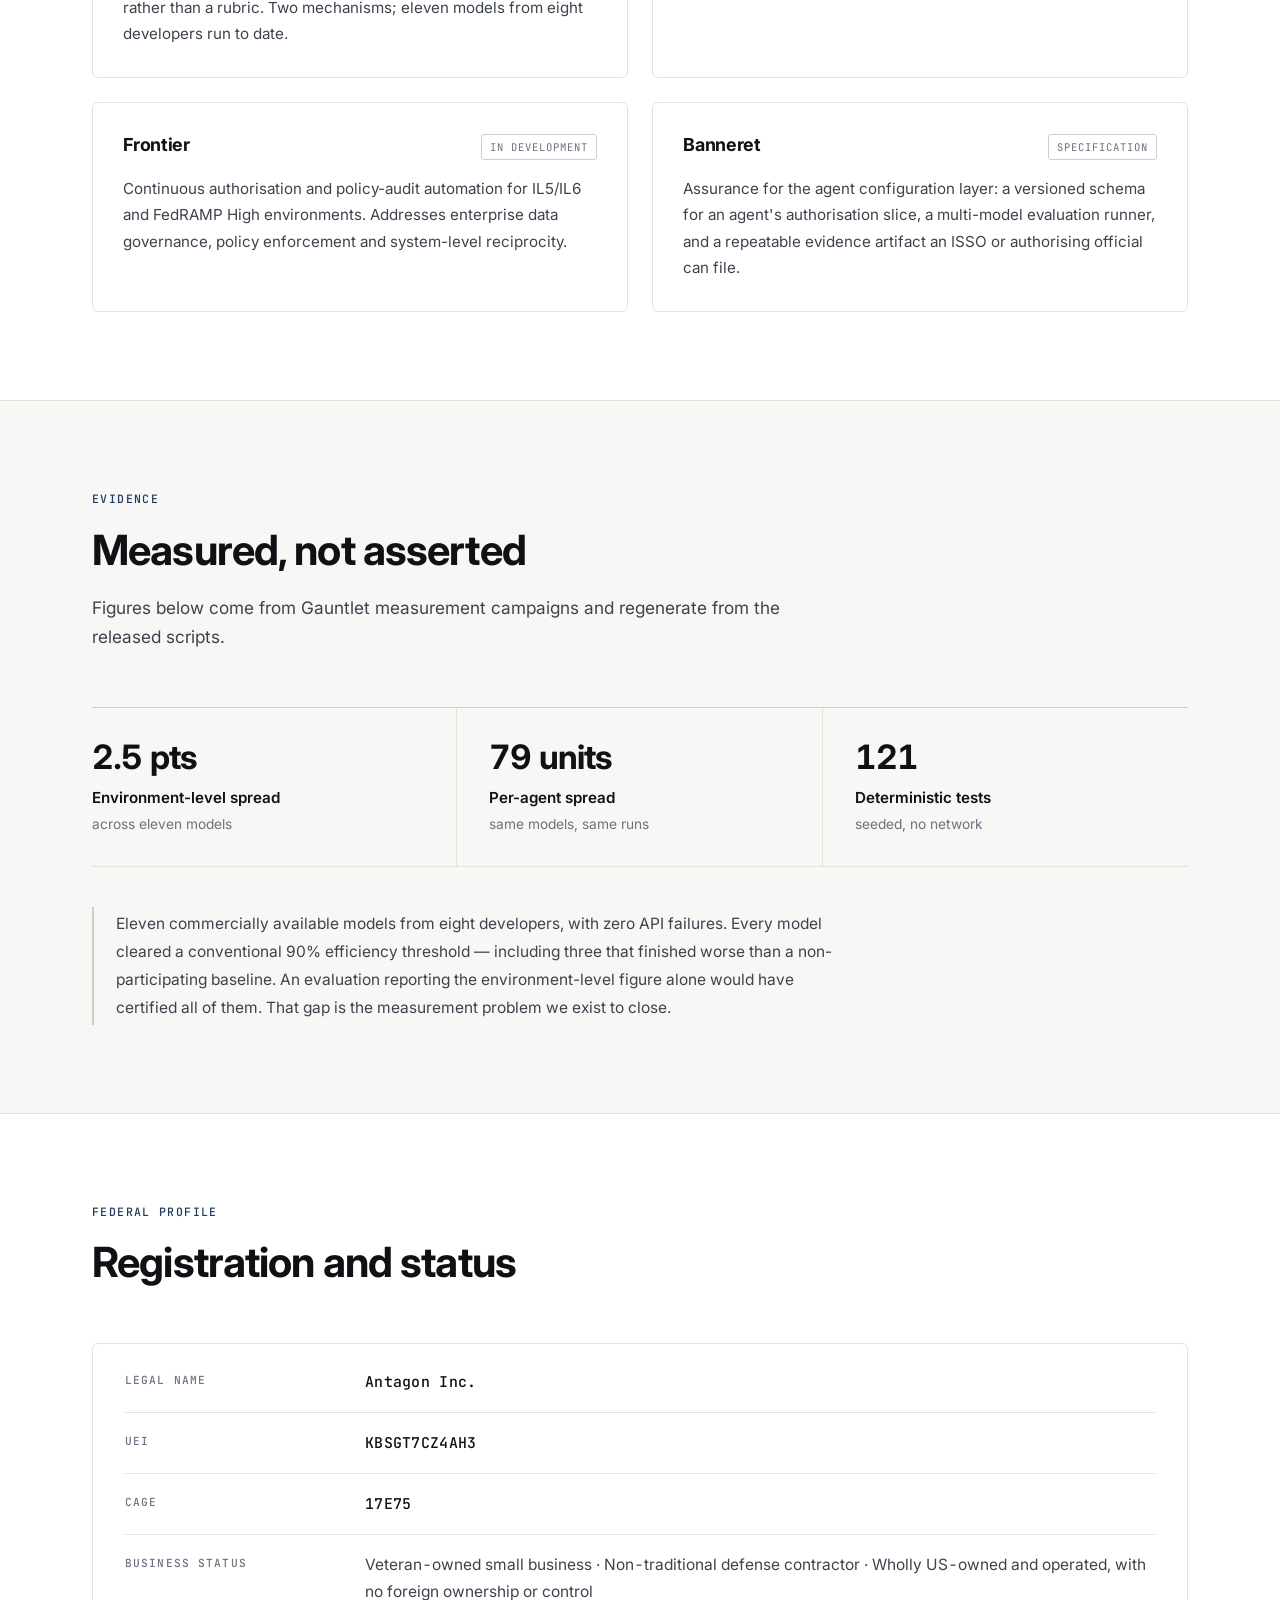
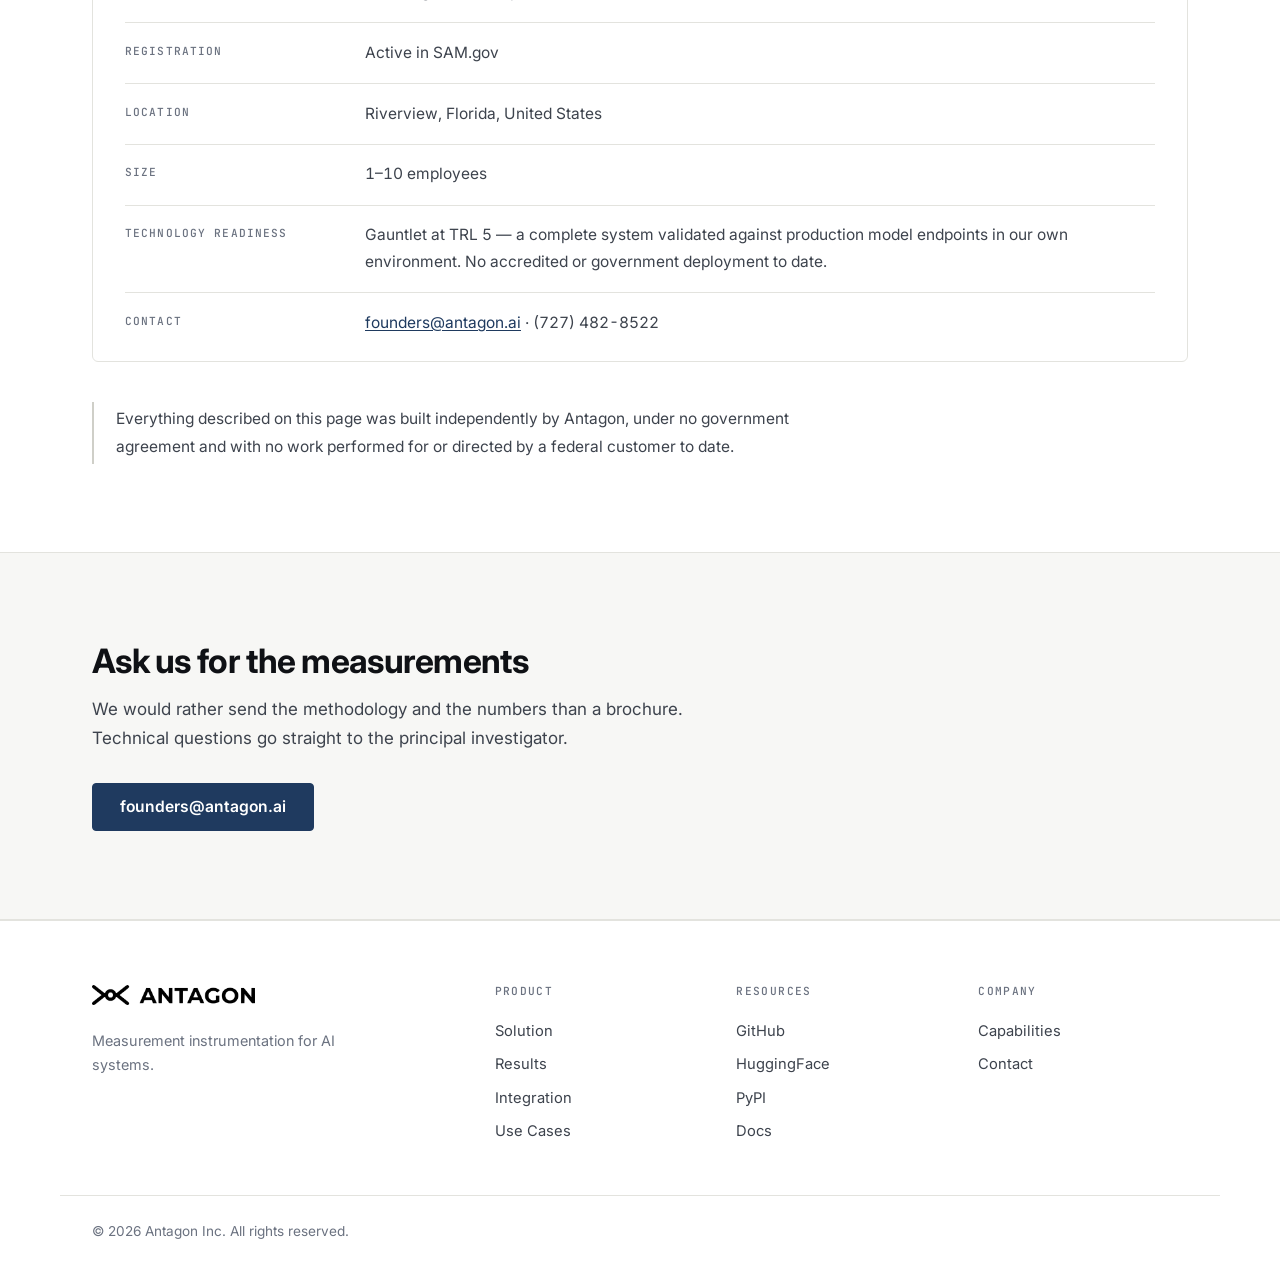
==== commit 671da980: "Redesign: light, near-monochrome site; add favicon set The site read as consumer AI software -- purp" ====
--- a/capabilities.html
+++ b/capabilities.html
@@ -12,280 +12,16 @@
     <link
         href="https://fonts.googleapis.com/css2?family=Inter:wght@400;500;600;700;800&family=JetBrains+Mono:wght@400;500&display=swap"
         rel="stylesheet">
+    <link rel="icon" href="/favicon.ico" sizes="any">
+    <link rel="icon" type="image/png" sizes="32x32" href="/favicon-32x32.png">
+    <link rel="icon" type="image/png" sizes="16x16" href="/favicon-16x16.png">
+    <link rel="apple-touch-icon" sizes="180x180" href="/apple-touch-icon.png">
+    <link rel="manifest" href="/site.webmanifest">
+    <meta name="theme-color" content="#ffffff">
     <link rel="stylesheet" href="styles.css">
-    <style>
-        /* Page-local only. Structure reuses the site's own .section-container
-           and .section-header so this page inherits the brand automatically
-           when the palette changes in styles.css. Those classes are not
-           overridden inline, which is what broke the first layout. */
-
-        .cap-hero .section-container {
-            padding-top: 11rem;
-            padding-bottom: 3.5rem;
-        }
-
-        .cap-hero .section-header {
-            margin-bottom: 0;
-            max-width: 860px;
-        }
-
-        .cap-hero .section-subtitle {
-            max-width: 62ch;
-            margin: 0 auto;
-        }
-
-        /* Alternating surfaces give the page vertical rhythm the same way the
-           home page's problem/pipeline alternation does. */
-        .cap-alt {
-            background: var(--bg-secondary);
-            border-top: 1px solid var(--border-color);
-            border-bottom: 1px solid var(--border-color);
-        }
-
-        .cap-section .section-container {
-            padding-top: 5.5rem;
-            padding-bottom: 5.5rem;
-        }
-
-        /* Body copy sits in a measured column, centred on the page, so the
-           right half of a wide viewport is not left empty. */
-        .cap-measure {
-            max-width: 760px;
-            margin: 0 auto;
-        }
-
-        .cap-measure p {
-            color: var(--text-secondary);
-            font-size: 1.05rem;
-            line-height: 1.8;
-            margin: 0 0 1.4rem;
-        }
-
-        .cap-measure p:last-child {
-            margin-bottom: 0;
-        }
-
-        .cap-measure strong {
-            color: var(--text-primary);
-            font-weight: 600;
-        }
-
-        /* Four cards, so a fixed 2x2 rather than auto-fit — auto-fit gives
-           three across and leaves the fourth stranded on its own row. */
-        .cap-grid {
-            display: grid;
-            gap: 1.5rem;
-            grid-template-columns: repeat(2, 1fr);
-            max-width: 1000px;
-            margin: 0 auto;
-        }
-
-        @media (max-width: 860px) {
-            .cap-grid {
-                grid-template-columns: 1fr;
-            }
-        }
-
-        .cap-card {
-            background: var(--bg-card);
-            border: 1px solid var(--border-color);
-            border-radius: var(--radius-lg);
-            padding: 2rem;
-            transition: border-color var(--transition-normal), transform var(--transition-normal);
-        }
-
-        .cap-card:hover {
-            border-color: var(--border-glow);
-            transform: translateY(-3px);
-        }
-
-        .cap-card-top {
-            display: flex;
-            align-items: baseline;
-            justify-content: space-between;
-            gap: 1rem;
-            margin-bottom: 1.1rem;
-        }
-
-        .cap-card h3 {
-            margin: 0;
-            font-size: 1.2rem;
-            font-weight: 700;
-            letter-spacing: -0.01em;
-        }
-
-        .cap-stage {
-            font-family: var(--font-mono);
-            font-size: 0.68rem;
-            letter-spacing: 0.1em;
-            text-transform: uppercase;
-            color: var(--accent-cyan);
-            white-space: nowrap;
-            padding: 0.3rem 0.6rem;
-            border: 1px solid var(--border-color);
-            border-radius: var(--radius-sm);
-            background: rgba(6, 182, 212, 0.06);
-        }
-
-        .cap-card p {
-            margin: 0;
-            color: var(--text-secondary);
-            font-size: 0.97rem;
-            line-height: 1.7;
-        }
-
-        .cap-stats {
-            display: grid;
-            gap: 1.5rem;
-            grid-template-columns: repeat(auto-fit, minmax(230px, 1fr));
-        }
-
-        .cap-stat {
-            background: var(--bg-card);
-            border: 1px solid var(--border-color);
-            border-radius: var(--radius-lg);
-            padding: 2rem;
-            text-align: center;
-        }
-
-        .cap-stat .n {
-            font-size: 2.6rem;
-            font-weight: 800;
-            line-height: 1.1;
-            letter-spacing: -0.03em;
-            background: var(--gradient-primary);
-            -webkit-background-clip: text;
-            background-clip: text;
-            color: transparent;
-        }
-
-        .cap-stat .l {
-            font-weight: 600;
-            margin-top: 0.7rem;
-        }
-
-        .cap-stat .s {
-            color: var(--text-muted);
-            font-size: 0.88rem;
-            margin-top: 0.25rem;
-        }
-
-        .cap-table-wrap {
-            max-width: 880px;
-            margin: 0 auto;
-            background: var(--bg-card);
-            border: 1px solid var(--border-color);
-            border-radius: var(--radius-lg);
-            padding: 0.75rem 2rem;
-        }
-
-        .cap-table {
-            width: 100%;
-            border-collapse: collapse;
-        }
-
-        .cap-table th,
-        .cap-table td {
-            text-align: left;
-            padding: 1.05rem 0;
-            border-bottom: 1px solid var(--border-color);
-            vertical-align: top;
-        }
-
-        .cap-table tr:last-child th,
-        .cap-table tr:last-child td {
-            border-bottom: 0;
-        }
-
-        .cap-table th {
-            width: 240px;
-            padding-right: 1.5rem;
-            color: var(--text-muted);
-            font-size: 0.72rem;
-            letter-spacing: 0.09em;
-            text-transform: uppercase;
-            font-weight: 600;
-            line-height: 1.9;
-        }
-
-        .cap-table td {
-            color: var(--text-secondary);
-            line-height: 1.7;
-        }
-
-        .cap-table td strong {
-            color: var(--text-primary);
-            font-family: var(--font-mono);
-            font-weight: 500;
-            letter-spacing: 0.02em;
-        }
-
-        .cap-note {
-            max-width: 760px;
-            margin: 2.75rem auto 0;
-            border-left: 2px solid var(--accent-purple);
-            padding: 0.25rem 0 0.25rem 1.5rem;
-        }
-
-        .cap-note p {
-            margin: 0;
-            color: var(--text-secondary);
-            font-size: 1rem;
-            line-height: 1.8;
-        }
-
-        .cap-cta {
-            text-align: center;
-        }
-
-        .cap-cta h2 {
-            font-size: clamp(1.6rem, 3vw, 2.2rem);
-            font-weight: 800;
-            letter-spacing: -0.02em;
-            margin: 0 0 0.9rem;
-        }
-
-        .cap-cta p {
-            color: var(--text-secondary);
-            max-width: 56ch;
-            margin: 0 auto 2rem;
-            line-height: 1.7;
-        }
-
-        @media (max-width: 720px) {
-            .cap-hero .section-container {
-                padding-top: 8.5rem;
-            }
-
-            .cap-card-top {
-                flex-direction: column;
-                align-items: flex-start;
-                gap: 0.6rem;
-            }
-
-            .cap-table-wrap {
-                padding: 0.5rem 1.25rem;
-            }
-
-            .cap-table th {
-                width: auto;
-                display: block;
-                border: 0;
-                padding: 0 0 0.15rem;
-                line-height: 1.6;
-            }
-
-            .cap-table td {
-                display: block;
-                padding-top: 0;
-            }
-        }
-    </style>
 </head>
 
 <body>
-    <div class="bg-grid"></div>
-
     <nav class="nav">
         <div class="nav-container">
             <a href="/" class="logo">
@@ -468,7 +204,7 @@
                     <tr>
                         <th>Contact</th>
                         <td><a href="mailto:founders@antagon.ai"
-                                style="color:var(--accent-cyan)">founders@antagon.ai</a>
+                               >founders@antagon.ai</a>
                             &middot; (727) 482-8522</td>
                     </tr>
                 </table>
--- a/styles.css
+++ b/styles.css
@@ -1,155 +1,174 @@
-/* ========================================
-   MiniCrit Landing Page - Premium Styles
-   ======================================== */
-
-/* CSS Variables */
+/* ==========================================================================
+   Antagon Inc. — site stylesheet
+   --------------------------------------------------------------------------
+   Light, near-monochrome, one deep navy accent. No gradients, no glows, no
+   coloured headings. Emphasis is carried by weight, scale, rule lines and
+   whitespace, which is how institutional and research sites read as credible
+   rather than as consumer software.
+
+   Contrast is computed, not eyeballed. On #ffffff:
+     --ink-0 #0f1115  19.1:1     --ink-1 #3d434d   9.9:1
+     --ink-2 #6b7280   4.9:1     --accent #1f3a5f 11.3:1
+   All pass WCAG AA for body text; --ink-2 is reserved for >=14px supporting
+   text, never for the main reading column.
+   ========================================================================== */
+
 :root {
-    --bg-primary: #050508;
-    --bg-secondary: #0a0a0f;
-    --bg-tertiary: #111118;
-    --bg-card: rgba(17, 17, 24, 0.6);
-
-    --text-primary: #ffffff;
-    --text-secondary: #a1a1aa;
-    --text-muted: #71717a;
-
-    --accent-purple: #a855f7;
-    --accent-cyan: #06b6d4;
-    --accent-pink: #ec4899;
-
-    --gradient-primary: linear-gradient(135deg, #a855f7 0%, #06b6d4 100%);
-    --gradient-glow: radial-gradient(ellipse at center, rgba(168, 85, 247, 0.15) 0%, transparent 70%);
-
-    --border-color: rgba(255, 255, 255, 0.08);
-    --border-glow: rgba(168, 85, 247, 0.3);
-
-    --severity-critical: #ef4444;
-    --severity-high: #f97316;
-    --severity-medium: #eab308;
-    --severity-low: #22c55e;
-
-    --font-sans: 'Inter', -apple-system, BlinkMacSystemFont, sans-serif;
-    --font-mono: 'JetBrains Mono', 'Fira Code', monospace;
-
-    --radius-sm: 6px;
-    --radius-md: 12px;
-    --radius-lg: 20px;
-    --radius-xl: 32px;
-
-    --transition-fast: 150ms ease;
-    --transition-normal: 250ms ease;
-    --transition-slow: 400ms ease;
-}
-
-/* Reset & Base */
+    /* Surfaces — warm neutrals rather than pure grey, which photographs and
+       prints without the blue cast a cool grey gives. */
+    --bg: #ffffff;
+    --bg-alt: #f7f7f5;
+    --bg-sunken: #f2f2ef;
+    --bg-code: #14161a;
+
+    /* Ink */
+    --ink-0: #0f1115;
+    --ink-1: #3d434d;
+    --ink-2: #6b7280;
+    --ink-inverse: #ffffff;
+
+    /* One accent, used only for links, one primary button, and section labels */
+    --accent: #1f3a5f;
+    --accent-hover: #142944;
+    --accent-wash: #eef1f5;
+
+    /* Lines */
+    --rule: #e3e3de;
+    --rule-strong: #cfcfc8;
+
+    --font-sans: 'Inter', -apple-system, BlinkMacSystemFont, 'Segoe UI', sans-serif;
+    --font-mono: 'JetBrains Mono', ui-monospace, SFMono-Regular, Menlo, monospace;
+
+    --radius-sm: 3px;
+    --radius-md: 4px;
+    --radius-lg: 6px;
+
+    --transition: 160ms ease;
+
+    --measure: 68ch;
+    --shell: 1160px;
+}
+
+/* --------------------------------------------------------------- Reset */
+
 *,
 *::before,
 *::after {
     box-sizing: border-box;
-    margin: 0;
-    padding: 0;
 }
 
 html {
     scroll-behavior: smooth;
+    -webkit-text-size-adjust: 100%;
 }
 
 body {
+    margin: 0;
+    background: var(--bg);
+    color: var(--ink-1);
     font-family: var(--font-sans);
-    background: var(--bg-primary);
-    color: var(--text-primary);
-    line-height: 1.6;
-    overflow-x: hidden;
+    font-size: 17px;
+    line-height: 1.65;
     -webkit-font-smoothing: antialiased;
     -moz-osx-font-smoothing: grayscale;
-}
-
-/* Animated Background */
-.bg-grid {
-    position: fixed;
-    top: 0;
-    left: 0;
-    width: 100%;
-    height: 100%;
-    background-image:
-        linear-gradient(rgba(168, 85, 247, 0.03) 1px, transparent 1px),
-        linear-gradient(90deg, rgba(168, 85, 247, 0.03) 1px, transparent 1px);
-    background-size: 60px 60px;
-    pointer-events: none;
-    z-index: -1;
-}
-
-.bg-glow {
-    position: fixed;
-    border-radius: 50%;
-    filter: blur(100px);
-    pointer-events: none;
-    z-index: -1;
-    animation: float 20s ease-in-out infinite;
-}
-
-.bg-glow-1 {
-    width: 600px;
-    height: 600px;
-    background: rgba(168, 85, 247, 0.12);
-    top: -200px;
-    right: -100px;
-}
-
-.bg-glow-2 {
-    width: 500px;
-    height: 500px;
-    background: rgba(6, 182, 212, 0.1);
-    bottom: 20%;
-    left: -150px;
-    animation-delay: -7s;
-}
-
-.bg-glow-3 {
-    width: 400px;
-    height: 400px;
-    background: rgba(236, 72, 153, 0.08);
-    top: 50%;
-    right: 10%;
-    animation-delay: -14s;
-}
-
-@keyframes float {
-
-    0%,
-    100% {
-        transform: translate(0, 0) scale(1);
-    }
-
-    25% {
-        transform: translate(30px, -30px) scale(1.05);
-    }
-
-    50% {
-        transform: translate(-20px, 20px) scale(0.95);
-    }
-
-    75% {
-        transform: translate(40px, 10px) scale(1.02);
-    }
-}
-
-/* Navigation */
+    font-feature-settings: 'kern' 1;
+}
+
+img {
+    max-width: 100%;
+    display: block;
+}
+
+h1,
+h2,
+h3,
+h4 {
+    color: var(--ink-0);
+    font-weight: 700;
+    letter-spacing: -0.021em;
+    line-height: 1.18;
+    margin: 0;
+    text-wrap: balance;
+}
+
+a {
+    color: var(--accent);
+    text-decoration-thickness: 1px;
+    text-underline-offset: 2px;
+}
+
+a:hover {
+    color: var(--accent-hover);
+}
+
+::selection {
+    background: #dfe5ee;
+    color: var(--ink-0);
+}
+
+:focus-visible {
+    outline: 2px solid var(--accent);
+    outline-offset: 2px;
+    border-radius: 2px;
+}
+
+/* Numerals align in columns wherever they are compared */
+.stat-value,
+.cap-stat .n,
+.step-number,
+.cap-table td {
+    font-variant-numeric: tabular-nums;
+}
+
+/* Decorative layers from the previous design. The markup still carries them;
+   they render nothing here. */
+.bg-grid,
+.bg-glow,
+.bg-glow-1,
+.bg-glow-2,
+.bg-glow-3,
+.cta-glow {
+    display: none !important;
+}
+
+/* The old design set these in a gradient. Emphasis now comes from the
+   sentence itself, so they inherit and disappear as a distinct treatment. */
+.gradient-text,
+.highlight {
+    color: inherit;
+    background: none;
+    -webkit-text-fill-color: currentColor;
+}
+
+.highlight {
+    font-weight: 600;
+    color: var(--ink-0);
+}
+
+/* ----------------------------------------------------------- Navigation */
+
 .nav {
     position: fixed;
     top: 0;
     left: 0;
     right: 0;
     z-index: 100;
-    padding: 1rem 2rem;
-    background: rgba(5, 5, 8, 0.8);
-    backdrop-filter: blur(20px);
-    border-bottom: 1px solid var(--border-color);
+    padding: 0 2rem;
+    background: rgba(255, 255, 255, 0.92);
+    backdrop-filter: saturate(180%) blur(10px);
+    border-bottom: 1px solid var(--rule);
+    transition: box-shadow var(--transition), border-color var(--transition);
+}
+
+.nav.is-scrolled {
+    border-bottom-color: var(--rule-strong);
+    box-shadow: 0 1px 3px rgba(15, 17, 21, 0.06);
 }
 
 .nav-container {
-    max-width: 1400px;
+    max-width: var(--shell);
     margin: 0 auto;
+    height: 68px;
     display: flex;
     align-items: center;
     justify-content: space-between;
@@ -157,340 +176,323 @@
 }
 
 .logo {
-    display: flex;
+    display: inline-flex;
     align-items: center;
-    gap: 0.75rem;
+    flex: 0 0 auto;
     text-decoration: none;
-    color: var(--text-primary);
-    font-weight: 700;
-    font-size: 1.25rem;
-}
-
-.logo-icon {
-    width: 32px;
-    height: 32px;
-}
-
-.logo-icon svg {
-    width: 100%;
-    height: 100%;
 }
 
 .logo-img {
-    height: 28px;
+    height: 20px;
     width: auto;
-    filter: invert(1) brightness(2);
 }
 
 .nav-links {
     display: flex;
     align-items: center;
     gap: 2rem;
+    margin-left: auto;
+    margin-right: 2rem;
 }
 
 .nav-links a {
-    color: var(--text-secondary);
+    color: var(--ink-1);
     text-decoration: none;
-    font-size: 0.9rem;
+    font-size: 0.94rem;
     font-weight: 500;
-    transition: color var(--transition-fast);
+    padding: 0.35rem 0;
+    border-bottom: 1px solid transparent;
+    transition: color var(--transition), border-color var(--transition);
 }
 
 .nav-links a:hover {
-    color: var(--text-primary);
+    color: var(--ink-0);
+    border-bottom-color: var(--ink-0);
 }
 
 .nav-link-icon {
-    display: flex;
-    align-items: center;
-    justify-content: center;
-    opacity: 0.7;
-    transition: opacity var(--transition-fast);
+    display: inline-flex;
+    color: var(--ink-2);
 }
 
 .nav-link-icon:hover {
-    opacity: 1;
-}
-
-/* Buttons */
+    color: var(--ink-0);
+    border-bottom-color: transparent !important;
+}
+
+/* -------------------------------------------------------------- Buttons */
+
 .btn {
     display: inline-flex;
     align-items: center;
     justify-content: center;
     gap: 0.5rem;
-    padding: 0.75rem 1.5rem;
+    padding: 0.7rem 1.35rem;
     border-radius: var(--radius-md);
+    font-family: inherit;
     font-weight: 600;
-    font-size: 0.9rem;
+    font-size: 0.93rem;
+    line-height: 1.2;
     text-decoration: none;
     cursor: pointer;
-    border: none;
-    transition: all var(--transition-normal);
+    border: 1px solid transparent;
+    transition: background var(--transition), border-color var(--transition),
+        color var(--transition);
+}
+
+.btn svg {
+    flex: 0 0 auto;
 }
 
 .btn-primary {
-    background: var(--gradient-primary);
-    color: var(--text-primary);
-    box-shadow: 0 0 30px rgba(168, 85, 247, 0.3);
+    background: var(--accent);
+    border-color: var(--accent);
+    color: var(--ink-inverse);
 }
 
 .btn-primary:hover {
-    transform: translateY(-2px);
-    box-shadow: 0 0 40px rgba(168, 85, 247, 0.5);
-}
-
-.btn-secondary {
-    background: var(--bg-tertiary);
-    color: var(--text-primary);
-    border: 1px solid var(--border-color);
-}
-
-.btn-secondary:hover {
-    background: var(--bg-card);
-    border-color: var(--border-glow);
-}
-
+    background: var(--accent-hover);
+    border-color: var(--accent-hover);
+    color: var(--ink-inverse);
+}
+
+.btn-secondary,
 .btn-ghost {
     background: transparent;
-    color: var(--text-secondary);
-    border: 1px solid var(--border-color);
-}
-
+    border-color: var(--rule-strong);
+    color: var(--ink-0);
+}
+
+.btn-secondary:hover,
 .btn-ghost:hover {
-    color: var(--text-primary);
-    border-color: var(--text-secondary);
+    border-color: var(--ink-0);
+    background: var(--bg-alt);
+    color: var(--ink-0);
 }
 
 .btn-large {
-    padding: 1rem 2rem;
-    font-size: 1rem;
+    padding: 0.85rem 1.7rem;
+    font-size: 0.98rem;
 }
 
 .btn-nav {
-    padding: 0.6rem 1.25rem;
-}
-
-/* Hero Section */
+    padding: 0.55rem 1.1rem;
+    font-size: 0.89rem;
+}
+
+/* ----------------------------------------------------------- Section shell */
+
+.section-container {
+    max-width: var(--shell);
+    margin: 0 auto;
+    padding: 6rem 2rem;
+}
+
+.section-header {
+    max-width: 760px;
+    margin: 0 0 3.5rem;
+}
+
+.section-label {
+    display: block;
+    font-family: var(--font-mono);
+    font-size: 0.72rem;
+    font-weight: 500;
+    color: var(--accent);
+    text-transform: uppercase;
+    letter-spacing: 0.12em;
+    margin-bottom: 1.1rem;
+}
+
+.section-title {
+    font-size: clamp(1.85rem, 3.4vw, 2.6rem);
+    margin-bottom: 1.1rem;
+}
+
+.section-subtitle {
+    font-size: 1.08rem;
+    color: var(--ink-1);
+    line-height: 1.7;
+    max-width: var(--measure);
+    margin: 0;
+}
+
+/* ----------------------------------------------------------------- Hero */
+
 .hero {
-    min-height: 100vh;
+    max-width: var(--shell);
+    margin: 0 auto;
+    padding: 8.5rem 2rem 5rem;
     display: grid;
-    grid-template-columns: 1fr 1fr;
+    grid-template-columns: minmax(0, 1fr) minmax(0, 1fr);
     gap: 4rem;
     align-items: center;
-    padding: 8rem 4rem 4rem;
-    max-width: 1400px;
-    margin: 0 auto;
-}
-
-.hero-content {
-    display: flex;
-    flex-direction: column;
-    gap: 2rem;
+}
+
+.hero-content,
+.hero-visual {
+    min-width: 0;
 }
 
 .hero-badge {
     display: inline-flex;
     align-items: center;
     gap: 0.5rem;
-    padding: 0.5rem 1rem;
-    background: rgba(168, 85, 247, 0.1);
-    border: 1px solid rgba(168, 85, 247, 0.2);
+    font-family: var(--font-mono);
+    font-size: 0.72rem;
+    letter-spacing: 0.1em;
+    text-transform: uppercase;
+    color: var(--ink-1);
+    border: 1px solid var(--rule-strong);
     border-radius: 100px;
-    font-size: 0.85rem;
-    color: var(--accent-purple);
-    width: fit-content;
+    padding: 0.35rem 0.85rem;
+    margin-bottom: 1.75rem;
 }
 
 .badge-dot {
-    width: 8px;
-    height: 8px;
-    background: var(--accent-purple);
+    width: 5px;
+    height: 5px;
     border-radius: 50%;
-    animation: pulse 2s ease-in-out infinite;
-}
-
-@keyframes pulse {
-
-    0%,
-    100% {
-        opacity: 1;
-        transform: scale(1);
-    }
-
-    50% {
-        opacity: 0.5;
-        transform: scale(0.9);
-    }
+    background: var(--accent);
 }
 
 .hero-title {
-    font-size: clamp(2.5rem, 5vw, 4rem);
-    font-weight: 800;
+    font-size: clamp(2.3rem, 4.6vw, 3.5rem);
+    letter-spacing: -0.03em;
+    margin-bottom: 1.5rem;
+}
+
+.hero-subtitle {
+    font-size: 1.12rem;
+    color: var(--ink-1);
+    line-height: 1.7;
+    max-width: 52ch;
+    margin: 0 0 2.25rem;
+}
+
+.hero-cta {
+    display: flex;
+    flex-wrap: wrap;
+    gap: 0.75rem;
+    margin-bottom: 3.5rem;
+}
+
+.hero-stats {
+    display: flex;
+    align-items: flex-start;
+    gap: 2.5rem;
+    padding-top: 2rem;
+    border-top: 1px solid var(--rule);
+}
+
+.stat {
+    display: flex;
+    flex-direction: column;
+}
+
+.stat-value {
+    font-size: 1.7rem;
+    font-weight: 700;
+    color: var(--ink-0);
+    letter-spacing: -0.025em;
     line-height: 1.1;
-    letter-spacing: -0.03em;
-}
-
-.gradient-text {
-    background: var(--gradient-primary);
-    -webkit-background-clip: text;
-    -webkit-text-fill-color: transparent;
-    background-clip: text;
-}
-
-.hero-subtitle {
-    font-size: 1.25rem;
-    color: var(--text-secondary);
-    max-width: 540px;
-    line-height: 1.7;
-}
-
-.highlight {
-    color: var(--accent-cyan);
-    font-weight: 600;
-}
-
-.hero-cta {
-    display: flex;
-    gap: 1rem;
-    flex-wrap: wrap;
-}
-
-.hero-stats {
-    display: flex;
-    align-items: center;
-    gap: 2rem;
-    padding-top: 2rem;
-    border-top: 1px solid var(--border-color);
-    margin-top: 1rem;
-}
-
-.stat {
-    display: flex;
-    flex-direction: column;
-    gap: 0.25rem;
-}
-
-.stat-value {
-    font-size: 2rem;
-    font-weight: 700;
-    font-feature-settings: 'tnum';
-    background: var(--gradient-primary);
-    -webkit-background-clip: text;
-    -webkit-text-fill-color: transparent;
-    background-clip: text;
 }
 
 .stat-label {
-    font-size: 0.85rem;
-    color: var(--text-muted);
+    font-size: 0.82rem;
+    color: var(--ink-2);
+    margin-top: 0.35rem;
 }
 
 .stat-divider {
-    width: 1px;
-    height: 40px;
-    background: var(--border-color);
-}
-
-/* Terminal Animation */
-.hero-visual {
-    display: flex;
-    justify-content: center;
-}
+    display: none;
+}
+
+/* ------------------------------------------------------------- Terminal */
 
 .terminal {
-    width: 100%;
-    max-width: 560px;
-    background: rgba(17, 17, 24, 0.9);
-    border: 1px solid var(--border-color);
+    background: var(--bg-code);
+    border: 1px solid #262a31;
     border-radius: var(--radius-lg);
     overflow: hidden;
-    box-shadow:
-        0 0 60px rgba(168, 85, 247, 0.15),
-        0 25px 50px rgba(0, 0, 0, 0.5);
-}
-
-.terminal-header {
-    display: flex;
-    align-items: center;
-    gap: 1rem;
-    padding: 1rem 1.25rem;
-    background: rgba(0, 0, 0, 0.3);
-    border-bottom: 1px solid var(--border-color);
-}
-
-.terminal-dots {
-    display: flex;
-    gap: 8px;
-}
-
-.terminal-dots span {
-    width: 12px;
-    height: 12px;
-    border-radius: 50%;
-}
-
-.terminal-dots span:nth-child(1) {
-    background: #ff5f57;
-}
-
-.terminal-dots span:nth-child(2) {
-    background: #febc2e;
-}
-
-.terminal-dots span:nth-child(3) {
-    background: #28c840;
-}
-
-.terminal-title {
     font-family: var(--font-mono);
     font-size: 0.8rem;
-    color: var(--text-muted);
+}
+
+.terminal-header {
+    display: flex;
+    align-items: center;
+    gap: 0.75rem;
+    padding: 0.7rem 1rem;
+    border-bottom: 1px solid #262a31;
+    background: #1b1e24;
+}
+
+.terminal-dots {
+    display: flex;
+    gap: 0.4rem;
+}
+
+.terminal-dots span {
+    width: 9px;
+    height: 9px;
+    border-radius: 50%;
+    background: #3a3f48;
+}
+
+.terminal-title {
+    color: #8b919c;
+    font-size: 0.74rem;
+    letter-spacing: 0.02em;
 }
 
 .terminal-body {
-    padding: 1.5rem;
-    font-family: var(--font-mono);
-    font-size: 0.85rem;
+    padding: 1.35rem 1.25rem;
+    overflow-x: auto;
 }
 
 .terminal-line {
     display: flex;
-    gap: 0.75rem;
-    margin-bottom: 1.5rem;
+    gap: 0.6rem;
+    white-space: nowrap;
+    overflow: hidden;
 }
 
 .terminal-prompt {
-    color: var(--accent-cyan);
+    color: #6b7280;
 }
 
 .terminal-command {
-    color: var(--text-primary);
+    color: #e8eaed;
 }
 
 .typing {
     overflow: hidden;
-    white-space: nowrap;
-    border-right: 2px solid var(--accent-purple);
+    border-right: 2px solid #6b7280;
     animation: typing 2s steps(50) forwards, blink 0.7s step-end infinite;
+    width: 0;
 }
 
 @keyframes typing {
-    from {
-        width: 0;
-    }
-
     to {
         width: 100%;
     }
 }
 
 @keyframes blink {
+
+    from,
+    to {
+        border-color: transparent;
+    }
+
     50% {
-        border-color: transparent;
+        border-color: #6b7280;
     }
 }
 
 .terminal-output {
+    margin-top: 1.4rem;
     opacity: 0;
     animation: fadeIn 0.5s ease forwards;
     animation-delay: 2.5s;
@@ -503,404 +505,303 @@
 }
 
 .output-section {
-    margin-bottom: 1rem;
+    display: flex;
+    align-items: flex-start;
+    gap: 0.75rem;
+    margin-bottom: 0.9rem;
+    flex-wrap: wrap;
 }
 
 .output-label {
-    color: var(--text-muted);
-    display: block;
-    margin-bottom: 0.5rem;
-}
-
-.output-badge {
+    color: #8b919c;
+    min-width: 66px;
+}
+
+.output-text {
+    color: #b9bec7;
+    font-size: 0.76rem;
+    line-height: 1.7;
+    margin: 0;
+    flex: 1 1 100%;
+}
+
+/* Severity and flags read by weight and fill, not hue — the one place the
+   old design used red/orange/yellow/green as decoration. */
+.output-badge,
+.flag {
     display: inline-block;
-    padding: 0.25rem 0.75rem;
+    font-family: var(--font-mono);
+    font-size: 0.68rem;
+    letter-spacing: 0.08em;
+    text-transform: uppercase;
+    padding: 0.18rem 0.5rem;
     border-radius: var(--radius-sm);
-    font-size: 0.75rem;
+    border: 1px solid #3a3f48;
+    color: #c9ced6;
+    background: transparent;
+}
+
+.badge-high,
+.flag-error {
+    background: #e8eaed;
+    border-color: #e8eaed;
+    color: #14161a;
     font-weight: 600;
-    text-transform: uppercase;
-}
-
-.badge-high {
-    background: rgba(249, 115, 22, 0.2);
-    color: var(--severity-high);
+}
+
+.flag-warning {
+    border-color: #6b7280;
+    color: #e8eaed;
 }
 
 .output-flags {
     display: flex;
     flex-wrap: wrap;
-    gap: 0.5rem;
-}
-
-.flag {
-    padding: 0.25rem 0.65rem;
-    border-radius: var(--radius-sm);
-    font-size: 0.75rem;
-    font-weight: 500;
-}
-
-.flag-warning {
-    background: rgba(234, 179, 8, 0.15);
-    color: var(--severity-medium);
-}
-
-.flag-error {
-    background: rgba(239, 68, 68, 0.15);
-    color: var(--severity-critical);
-}
-
-.output-text {
-    color: var(--text-secondary);
-    font-size: 0.8rem;
-    line-height: 1.6;
-}
-
-/* Sections Common Styles */
-.section-container {
-    max-width: 1200px;
-    margin: 0 auto;
-    padding: 6rem 2rem;
-}
-
-.section-header {
-    text-align: center;
-    max-width: 700px;
-    margin: 0 auto 4rem;
-}
-
-.section-label {
-    display: inline-block;
-    font-size: 0.85rem;
-    font-weight: 600;
-    color: var(--accent-purple);
-    text-transform: uppercase;
-    letter-spacing: 0.1em;
-    margin-bottom: 1rem;
-}
-
-.section-title {
-    font-size: clamp(2rem, 4vw, 3rem);
-    font-weight: 800;
-    line-height: 1.2;
-    margin-bottom: 1.25rem;
-    letter-spacing: -0.02em;
-}
-
-.section-subtitle {
-    font-size: 1.15rem;
-    color: var(--text-secondary);
-    line-height: 1.7;
-}
-
-/* Problem Section */
+    gap: 0.4rem;
+}
+
+/* ------------------------------------------------------- Problem section */
+
 .problem {
-    background: linear-gradient(180deg, var(--bg-primary) 0%, var(--bg-secondary) 100%);
+    background: var(--bg-alt);
+    border-top: 1px solid var(--rule);
+    border-bottom: 1px solid var(--rule);
 }
 
 .problem-cards {
     display: grid;
     grid-template-columns: repeat(3, 1fr);
-    gap: 2rem;
+    gap: 1.5rem;
 }
 
 .problem-card {
-    background: var(--bg-card);
-    border: 1px solid var(--border-color);
+    background: var(--bg);
+    border: 1px solid var(--rule);
     border-radius: var(--radius-lg);
     padding: 2rem;
-    transition: all var(--transition-normal);
-    position: relative;
-    overflow: hidden;
-}
-
-.problem-card::before {
-    content: '';
-    position: absolute;
-    top: 0;
-    left: 0;
-    right: 0;
-    height: 2px;
-    background: var(--gradient-primary);
-    opacity: 0;
-    transition: opacity var(--transition-normal);
+    transition: border-color var(--transition);
 }
 
 .problem-card:hover {
-    transform: translateY(-4px);
-    border-color: var(--border-glow);
-    box-shadow: 0 20px 40px rgba(0, 0, 0, 0.3);
-}
-
-.problem-card:hover::before {
-    opacity: 1;
+    border-color: var(--rule-strong);
 }
 
 .problem-icon {
-    width: 48px;
-    height: 48px;
-    display: flex;
-    align-items: center;
-    justify-content: center;
-    background: rgba(249, 115, 22, 0.1);
-    border-radius: var(--radius-md);
+    width: 34px;
+    height: 34px;
+    color: var(--ink-0);
     margin-bottom: 1.5rem;
 }
 
 .problem-icon svg {
-    width: 24px;
-    height: 24px;
-    stroke: var(--severity-high);
+    width: 100%;
+    height: 100%;
 }
 
 .problem-card h3 {
-    font-size: 1.25rem;
-    font-weight: 700;
-    margin-bottom: 0.75rem;
+    font-size: 1.08rem;
+    margin-bottom: 0.7rem;
 }
 
 .problem-card p {
-    color: var(--text-secondary);
+    color: var(--ink-1);
     font-size: 0.95rem;
-    line-height: 1.6;
+    line-height: 1.7;
+    margin: 0 0 1.5rem;
 }
 
 .problem-example {
-    margin-top: 1.5rem;
-    padding: 1rem;
-    background: rgba(0, 0, 0, 0.3);
-    border-radius: var(--radius-sm);
-    border-left: 3px solid var(--severity-high);
+    border-left: 2px solid var(--rule-strong);
+    padding: 0.55rem 0 0.55rem 0.9rem;
 }
 
 .problem-example code {
     font-family: var(--font-mono);
-    font-size: 0.8rem;
-    color: var(--text-muted);
-}
-
-/* Pipeline Section */
-.pipeline {
-    background: var(--bg-secondary);
-}
+    font-size: 0.78rem;
+    color: var(--ink-2);
+    line-height: 1.6;
+}
+
+/* ------------------------------------------------------ Pipeline section */
 
 .pipeline-steps {
-    display: flex;
-    align-items: center;
-    justify-content: center;
+    display: grid;
+    grid-template-columns: repeat(4, 1fr);
     gap: 0;
-    position: relative;
+    border-top: 1px solid var(--rule);
 }
 
 .pipeline-step {
-    display: flex;
-    flex-direction: column;
-    align-items: center;
-    text-align: center;
-    padding: 2rem;
-    background: var(--bg-card);
-    border: 1px solid var(--border-color);
-    border-radius: var(--radius-lg);
-    width: 220px;
-    position: relative;
-    transition: all var(--transition-normal);
-    z-index: 1;
-}
-
-.pipeline-step:hover {
-    transform: translateY(-8px);
-    border-color: var(--border-glow);
-    box-shadow: 0 20px 40px rgba(168, 85, 247, 0.2);
+    padding: 2rem 1.75rem 2rem 0;
+    border-right: 1px solid var(--rule);
+    padding-left: 1.75rem;
+}
+
+.pipeline-step:first-child {
+    padding-left: 0;
+}
+
+.pipeline-step:last-child {
+    border-right: 0;
 }
 
 .step-number {
-    font-size: 0.75rem;
-    font-weight: 700;
-    color: var(--accent-purple);
-    margin-bottom: 1rem;
+    font-family: var(--font-mono);
+    font-size: 0.74rem;
+    color: var(--ink-2);
     letter-spacing: 0.1em;
+    margin-bottom: 1.25rem;
+}
+
+.step-icon {
+    display: none;
 }
 
 .step-content h3 {
-    font-size: 1.1rem;
-    font-weight: 700;
-    margin-bottom: 0.5rem;
+    font-size: 1.05rem;
+    margin-bottom: 0.6rem;
 }
 
 .step-content p {
-    font-size: 0.85rem;
-    color: var(--text-muted);
-    line-height: 1.5;
-}
-
-.step-icon {
-    width: 56px;
-    height: 56px;
-    display: flex;
-    align-items: center;
-    justify-content: center;
-    background: var(--gradient-primary);
-    border-radius: 50%;
-    margin-top: 1.5rem;
-}
-
-.step-icon svg {
-    width: 24px;
-    height: 24px;
-    stroke: white;
+    color: var(--ink-1);
+    font-size: 0.93rem;
+    line-height: 1.7;
+    margin: 0;
 }
 
 .pipeline-connector {
-    width: 60px;
-    height: 2px;
-    background: linear-gradient(90deg, var(--accent-purple), var(--accent-cyan));
-    position: relative;
-}
-
-.pipeline-connector::after {
-    content: '';
-    position: absolute;
-    right: -4px;
-    top: 50%;
-    transform: translateY(-50%);
-    border: 6px solid transparent;
-    border-left-color: var(--accent-cyan);
-}
-
-/* Catches Section */
+    display: none;
+}
+
+/* ------------------------------------------------------- Catches section */
+
 .catches {
-    background: linear-gradient(180deg, var(--bg-secondary) 0%, var(--bg-primary) 100%);
+    background: var(--bg-alt);
+    border-top: 1px solid var(--rule);
+    border-bottom: 1px solid var(--rule);
 }
 
 .catches-grid {
     display: grid;
-    grid-template-columns: 1fr 1fr;
-    gap: 3rem;
-}
-
-.catches-column h3 {
-    display: flex;
-    align-items: center;
-    gap: 0.75rem;
-    font-size: 1.1rem;
-    font-weight: 700;
-    margin-bottom: 1.5rem;
-    padding-bottom: 1rem;
-    border-bottom: 1px solid var(--border-color);
-}
-
-.catches-column h3 svg {
-    stroke: var(--accent-purple);
+    grid-template-columns: repeat(auto-fit, minmax(300px, 1fr));
+    gap: 2.5rem;
+}
+
+.catches-column {
+    display: flex;
+    flex-direction: column;
+}
+
+.catches-category {
+    font-family: var(--font-mono);
+    font-size: 0.72rem;
+    text-transform: uppercase;
+    letter-spacing: 0.12em;
+    color: var(--ink-2);
+    padding-bottom: 0.9rem;
+    margin-bottom: 0.25rem;
+    border-bottom: 1px solid var(--rule-strong);
 }
 
 .catch-item {
-    background: var(--bg-card);
-    border: 1px solid var(--border-color);
-    border-radius: var(--radius-md);
-    padding: 1.25rem;
-    margin-bottom: 1rem;
-    transition: all var(--transition-fast);
-}
-
-.catch-item:hover {
-    border-color: var(--border-glow);
+    padding: 1rem 0;
+    border-bottom: 1px solid var(--rule);
 }
 
 .catch-header {
     display: flex;
-    align-items: center;
+    align-items: baseline;
     justify-content: space-between;
-    margin-bottom: 0.5rem;
+    gap: 1rem;
 }
 
 .catch-name {
+    color: var(--ink-0);
     font-weight: 600;
-    font-size: 0.95rem;
+    font-size: 0.97rem;
 }
 
 .catch-severity {
-    font-size: 0.7rem;
-    font-weight: 600;
-    padding: 0.2rem 0.6rem;
-    border-radius: 100px;
+    font-family: var(--font-mono);
+    font-size: 0.66rem;
     text-transform: uppercase;
-}
-
+    letter-spacing: 0.09em;
+    padding: 0.15rem 0.45rem;
+    border-radius: var(--radius-sm);
+    border: 1px solid var(--rule-strong);
+    color: var(--ink-2);
+    white-space: nowrap;
+}
+
+/* Severity by fill weight rather than hue */
 .severity-critical {
-    background: rgba(239, 68, 68, 0.15);
-    color: var(--severity-critical);
+    background: var(--ink-0);
+    border-color: var(--ink-0);
+    color: var(--ink-inverse);
 }
 
 .severity-high {
-    background: rgba(249, 115, 22, 0.15);
-    color: var(--severity-high);
+    background: var(--bg-sunken);
+    border-color: var(--rule-strong);
+    color: var(--ink-0);
 }
 
 .severity-medium {
-    background: rgba(234, 179, 8, 0.15);
-    color: var(--severity-medium);
+    color: var(--ink-2);
 }
 
 .catch-item p {
-    font-size: 0.85rem;
-    color: var(--text-muted);
-}
-
-/* Integration Section */
-.integration {
-    background: var(--bg-primary);
-}
+    color: var(--ink-1);
+    font-size: 0.9rem;
+    line-height: 1.65;
+    margin: 0.45rem 0 0;
+}
+
+/* ---------------------------------------------------- Integration / code */
 
 .code-tabs {
-    background: var(--bg-tertiary);
-    border: 1px solid var(--border-color);
+    border: 1px solid var(--rule);
     border-radius: var(--radius-lg);
     overflow: hidden;
+    background: var(--bg);
 }
 
 .tab-buttons {
     display: flex;
-    background: rgba(0, 0, 0, 0.3);
-    border-bottom: 1px solid var(--border-color);
+    gap: 0;
+    border-bottom: 1px solid var(--rule);
+    background: var(--bg-alt);
+    overflow-x: auto;
 }
 
 .tab-btn {
-    flex: 1;
-    padding: 1rem;
+    appearance: none;
     background: transparent;
-    border: none;
-    color: var(--text-muted);
-    font-family: var(--font-sans);
-    font-size: 0.9rem;
-    font-weight: 500;
+    border: 0;
+    border-bottom: 2px solid transparent;
+    padding: 0.9rem 1.35rem;
+    font-family: var(--font-mono);
+    font-size: 0.78rem;
+    letter-spacing: 0.04em;
+    color: var(--ink-2);
     cursor: pointer;
-    transition: all var(--transition-fast);
-    position: relative;
+    white-space: nowrap;
+    transition: color var(--transition), border-color var(--transition);
 }
 
 .tab-btn:hover {
-    color: var(--text-secondary);
+    color: var(--ink-0);
 }
 
 .tab-btn.active {
-    color: var(--text-primary);
-}
-
-.tab-btn.active::after {
-    content: '';
-    position: absolute;
-    bottom: 0;
-    left: 0;
-    right: 0;
-    height: 2px;
-    background: var(--gradient-primary);
-}
-
-.tab-content {
-    padding: 2rem;
+    color: var(--ink-0);
+    border-bottom-color: var(--accent);
+    background: var(--bg);
 }
 
 .code-block {
     display: none;
+    background: var(--bg-code);
 }
 
 .code-block.active {
@@ -909,33 +810,33 @@
 
 .code-block pre {
     margin: 0;
+    padding: 1.6rem 1.5rem;
     overflow-x: auto;
 }
 
 .code-block code {
     font-family: var(--font-mono);
-    font-size: 0.9rem;
-    line-height: 1.7;
-    color: var(--text-secondary);
-}
-
+    font-size: 0.8rem;
+    line-height: 1.85;
+    color: #d6dae0;
+    white-space: pre;
+}
+
+/* Syntax tints kept deliberately low-chroma so the block reads as one object */
 .code-keyword {
-    color: var(--accent-purple);
+    color: #9fb3c8;
 }
 
 .code-string {
-    color: var(--accent-cyan);
+    color: #b7c4b0;
 }
 
 .code-comment {
-    color: var(--text-muted);
+    color: #6b7280;
     font-style: italic;
 }
 
-/* Use Cases Section */
-.use-cases {
-    background: linear-gradient(180deg, var(--bg-primary) 0%, var(--bg-secondary) 100%);
-}
+/* ------------------------------------------------------------ Use cases */
 
 .use-cases-grid {
     display: grid;
@@ -944,155 +845,115 @@
 }
 
 .use-case-card {
-    background: var(--bg-card);
-    border: 1px solid var(--border-color);
+    background: var(--bg);
+    border: 1px solid var(--rule);
     border-radius: var(--radius-lg);
-    padding: 2rem;
-    transition: all var(--transition-normal);
-    position: relative;
-    overflow: hidden;
-}
-
-.use-case-card::before {
-    content: '';
-    position: absolute;
-    inset: 0;
-    background: var(--gradient-primary);
-    opacity: 0;
-    transition: opacity var(--transition-normal);
+    padding: 1.85rem;
+    transition: border-color var(--transition);
 }
 
 .use-case-card:hover {
-    transform: translateY(-4px);
-    border-color: var(--border-glow);
-}
-
-.use-case-card:hover::before {
-    opacity: 0.05;
-}
-
-.use-case-card>* {
-    position: relative;
-    z-index: 1;
+    border-color: var(--rule-strong);
 }
 
 .use-case-icon {
-    width: 48px;
-    height: 48px;
-    display: flex;
-    align-items: center;
+    width: 28px;
+    height: 28px;
+    color: var(--ink-0);
+    margin-bottom: 1.25rem;
+}
+
+.use-case-icon svg {
+    width: 100%;
+    height: 100%;
+}
+
+.use-case-card h3 {
+    font-size: 1.02rem;
+    margin-bottom: 0.55rem;
+}
+
+.use-case-card p {
+    color: var(--ink-1);
+    font-size: 0.93rem;
+    line-height: 1.7;
+    margin: 0;
+}
+
+/* ------------------------------------------------------------------ CTA */
+
+.cta {
+    background: var(--bg-alt);
+    border-top: 1px solid var(--rule);
+}
+
+.cta-card {
+    text-align: center;
+    max-width: 640px;
+    margin: 0 auto;
+}
+
+.cta-card h2 {
+    font-size: clamp(1.7rem, 3vw, 2.25rem);
+    margin-bottom: 1rem;
+}
+
+.cta-card p {
+    color: var(--ink-1);
+    margin: 0 auto 2rem;
+    max-width: 54ch;
+    line-height: 1.7;
+}
+
+.cta-buttons {
+    display: flex;
     justify-content: center;
-    background: rgba(168, 85, 247, 0.1);
-    border-radius: var(--radius-md);
-    margin-bottom: 1.25rem;
-}
-
-.use-case-icon svg {
-    width: 24px;
-    height: 24px;
-    stroke: var(--accent-purple);
-}
-
-.use-case-card h3 {
-    font-size: 1.1rem;
-    font-weight: 700;
-    margin-bottom: 0.5rem;
-}
-
-.use-case-card p {
+    flex-wrap: wrap;
+    gap: 0.75rem;
+    margin-bottom: 2rem;
+}
+
+.cta-links {
+    display: flex;
+    justify-content: center;
+    flex-wrap: wrap;
+    gap: 1.75rem;
     font-size: 0.9rem;
-    color: var(--text-secondary);
-    line-height: 1.6;
-}
-
-/* CTA Section */
-.cta {
-    padding: 4rem 0;
-}
-
-.cta-card {
-    position: relative;
-    background: var(--bg-tertiary);
-    border: 1px solid var(--border-color);
-    border-radius: var(--radius-xl);
-    padding: 4rem;
-    text-align: center;
-    overflow: hidden;
-}
-
-.cta-glow {
-    position: absolute;
-    top: -200px;
-    left: 50%;
-    transform: translateX(-50%);
-    width: 600px;
-    height: 400px;
-    background: radial-gradient(ellipse, rgba(168, 85, 247, 0.2) 0%, transparent 70%);
-    pointer-events: none;
-}
-
-.cta-card>* {
-    position: relative;
-    z-index: 1;
-}
-
-.cta-card h2 {
-    font-size: clamp(1.75rem, 3vw, 2.5rem);
-    font-weight: 800;
-    margin-bottom: 1rem;
-}
-
-.cta-card>p {
-    font-size: 1.1rem;
-    color: var(--text-secondary);
-    max-width: 500px;
-    margin: 0 auto 2rem;
-}
-
-.cta-buttons {
-    display: flex;
-    justify-content: center;
-    gap: 1rem;
-    margin-bottom: 2rem;
-}
-
-.cta-links {
-    display: flex;
-    justify-content: center;
-    gap: 2rem;
 }
 
 .cta-links a {
-    color: var(--text-muted);
+    color: var(--ink-1);
     text-decoration: none;
+    border-bottom: 1px solid var(--rule-strong);
+    padding-bottom: 2px;
+}
+
+.cta-links a:hover {
+    color: var(--ink-0);
+    border-bottom-color: var(--ink-0);
+}
+
+/* --------------------------------------------------------------- Footer */
+
+.footer {
+    background: var(--bg);
+    border-top: 1px solid var(--rule);
+}
+
+.footer-container {
+    max-width: var(--shell);
+    margin: 0 auto;
+    padding: 4rem 2rem 3rem;
+    display: grid;
+    grid-template-columns: minmax(240px, 1fr) 2fr;
+    gap: 3.5rem;
+}
+
+.footer-brand p {
+    color: var(--ink-2);
     font-size: 0.9rem;
-    transition: color var(--transition-fast);
-}
-
-.cta-links a:hover {
-    color: var(--text-primary);
-}
-
-/* Footer */
-.footer {
-    background: var(--bg-secondary);
-    border-top: 1px solid var(--border-color);
-}
-
-.footer-container {
-    max-width: 1200px;
-    margin: 0 auto;
-    padding: 4rem 2rem;
-    display: grid;
-    grid-template-columns: 1.5fr 2fr;
-    gap: 4rem;
-}
-
-.footer-brand p {
-    color: var(--text-muted);
-    font-size: 0.9rem;
-    margin-top: 1rem;
-    max-width: 280px;
+    margin: 1rem 0 0;
+    max-width: 30ch;
 }
 
 .footer-links {
@@ -1102,205 +963,491 @@
 }
 
 .footer-column h4 {
-    font-size: 0.85rem;
-    font-weight: 600;
-    color: var(--text-primary);
+    font-family: var(--font-mono);
+    font-size: 0.7rem;
+    text-transform: uppercase;
+    letter-spacing: 0.12em;
+    color: var(--ink-2);
+    font-weight: 500;
     margin-bottom: 1rem;
-    text-transform: uppercase;
-    letter-spacing: 0.05em;
 }
 
 .footer-column a {
     display: block;
-    color: var(--text-muted);
+    color: var(--ink-1);
     text-decoration: none;
-    font-size: 0.9rem;
-    padding: 0.35rem 0;
-    transition: color var(--transition-fast);
+    font-size: 0.92rem;
+    padding: 0.28rem 0;
 }
 
 .footer-column a:hover {
-    color: var(--text-primary);
+    color: var(--ink-0);
+    text-decoration: underline;
 }
 
 .footer-bottom {
-    max-width: 1200px;
+    max-width: var(--shell);
     margin: 0 auto;
-    padding: 1.5rem 2rem;
-    border-top: 1px solid var(--border-color);
+    padding: 1.5rem 2rem 2.5rem;
+    border-top: 1px solid var(--rule);
 }
 
 .footer-bottom p {
-    color: var(--text-muted);
+    margin: 0;
+    color: var(--ink-2);
     font-size: 0.85rem;
-    text-align: center;
-}
-
-/* Responsive Design */
+}
+
+/* ============================================ Capabilities page (cap-*) */
+
+.cap-hero {
+    border-bottom: 1px solid var(--rule);
+}
+
+.cap-hero .section-container {
+    padding-top: 10rem;
+    padding-bottom: 4.5rem;
+}
+
+.cap-hero .section-header {
+    margin-bottom: 0;
+}
+
+.cap-section .section-container {
+    padding-top: 5.5rem;
+    padding-bottom: 5.5rem;
+}
+
+.cap-alt {
+    background: var(--bg-alt);
+    border-top: 1px solid var(--rule);
+    border-bottom: 1px solid var(--rule);
+}
+
+.cap-alt+.cap-alt {
+    border-top: 0;
+}
+
+.cap-measure {
+    max-width: var(--measure);
+}
+
+.cap-measure p {
+    color: var(--ink-1);
+    font-size: 1.05rem;
+    line-height: 1.8;
+    margin: 0 0 1.4rem;
+}
+
+.cap-measure p:last-child {
+    margin-bottom: 0;
+}
+
+.cap-measure strong {
+    color: var(--ink-0);
+    font-weight: 600;
+}
+
+.cap-grid {
+    display: grid;
+    grid-template-columns: repeat(2, 1fr);
+    gap: 1.5rem;
+}
+
+.cap-card {
+    background: var(--bg);
+    border: 1px solid var(--rule);
+    border-radius: var(--radius-lg);
+    padding: 1.9rem;
+    transition: border-color var(--transition);
+}
+
+.cap-card:hover {
+    border-color: var(--rule-strong);
+}
+
+.cap-card-top {
+    display: flex;
+    align-items: baseline;
+    justify-content: space-between;
+    gap: 1rem;
+    margin-bottom: 1rem;
+}
+
+.cap-card h3 {
+    font-size: 1.12rem;
+    margin: 0;
+}
+
+.cap-stage {
+    font-family: var(--font-mono);
+    font-size: 0.66rem;
+    letter-spacing: 0.09em;
+    text-transform: uppercase;
+    color: var(--ink-2);
+    white-space: nowrap;
+    border: 1px solid var(--rule-strong);
+    border-radius: var(--radius-sm);
+    padding: 0.2rem 0.5rem;
+}
+
+.cap-card p {
+    margin: 0;
+    color: var(--ink-1);
+    font-size: 0.95rem;
+    line-height: 1.72;
+}
+
+.cap-stats {
+    display: grid;
+    grid-template-columns: repeat(3, 1fr);
+    border-top: 1px solid var(--rule-strong);
+    border-bottom: 1px solid var(--rule);
+}
+
+.cap-stat {
+    padding: 1.9rem 2rem 1.9rem 0;
+    border-right: 1px solid var(--rule);
+    padding-left: 2rem;
+}
+
+.cap-stat:first-child {
+    padding-left: 0;
+}
+
+.cap-stat:last-child {
+    border-right: 0;
+}
+
+.cap-stat .n {
+    font-size: 2.1rem;
+    font-weight: 700;
+    color: var(--ink-0);
+    letter-spacing: -0.03em;
+    line-height: 1.1;
+}
+
+.cap-stat .l {
+    color: var(--ink-0);
+    font-weight: 600;
+    font-size: 0.95rem;
+    margin-top: 0.6rem;
+}
+
+.cap-stat .s {
+    color: var(--ink-2);
+    font-size: 0.86rem;
+    margin-top: 0.15rem;
+}
+
+.cap-table-wrap {
+    border: 1px solid var(--rule);
+    border-radius: var(--radius-lg);
+    padding: 0.5rem 2rem;
+    background: var(--bg);
+}
+
+.cap-table {
+    width: 100%;
+    border-collapse: collapse;
+}
+
+.cap-table th,
+.cap-table td {
+    text-align: left;
+    padding: 1.05rem 0;
+    border-bottom: 1px solid var(--rule);
+    vertical-align: top;
+}
+
+.cap-table tr:last-child th,
+.cap-table tr:last-child td {
+    border-bottom: 0;
+}
+
+.cap-table th {
+    width: 240px;
+    padding-right: 1.5rem;
+    color: var(--ink-2);
+    font-family: var(--font-mono);
+    font-size: 0.7rem;
+    letter-spacing: 0.1em;
+    text-transform: uppercase;
+    font-weight: 500;
+    line-height: 2.1;
+}
+
+.cap-table td {
+    color: var(--ink-1);
+    line-height: 1.7;
+    font-size: 0.97rem;
+}
+
+.cap-table td strong {
+    color: var(--ink-0);
+    font-family: var(--font-mono);
+    font-weight: 500;
+    font-size: 0.93rem;
+    letter-spacing: 0.02em;
+}
+
+.cap-note {
+    max-width: var(--measure);
+    margin-top: 2.5rem;
+    border-left: 2px solid var(--rule-strong);
+    padding: 0.2rem 0 0.2rem 1.4rem;
+}
+
+.cap-note p {
+    margin: 0;
+    color: var(--ink-1);
+    font-size: 0.97rem;
+    line-height: 1.8;
+}
+
+.cap-cta {
+    max-width: 640px;
+}
+
+.cap-cta h2 {
+    font-size: clamp(1.6rem, 3vw, 2.1rem);
+    margin-bottom: 0.9rem;
+}
+
+.cap-cta p {
+    color: var(--ink-1);
+    max-width: 56ch;
+    margin: 0 0 1.9rem;
+    line-height: 1.7;
+}
+
+/* ------------------------------------------------------- Scroll reveal */
+
+/* Hidden only once JS has confirmed it can reveal it again (see script.js) */
+.reveal-pending {
+    opacity: 0;
+}
+
+.reveal {
+    animation: reveal 0.45s ease forwards;
+}
+
+@keyframes reveal {
+    from {
+        opacity: 0;
+        transform: translateY(10px);
+    }
+
+    to {
+        opacity: 1;
+        transform: none;
+    }
+}
+
+@media (prefers-reduced-motion: reduce) {
+
+    *,
+    *::before,
+    *::after {
+        animation-duration: 0.01ms !important;
+        animation-iteration-count: 1 !important;
+        transition-duration: 0.01ms !important;
+        scroll-behavior: auto !important;
+    }
+
+    .typing {
+        width: auto;
+        border-right: 0;
+    }
+
+    .terminal-output {
+        opacity: 1;
+    }
+}
+
+/* --------------------------------------------------------- Responsive */
+
 @media (max-width: 1024px) {
     .hero {
+        grid-template-columns: minmax(0, 1fr);
+        gap: 3rem;
+        padding-top: 9rem;
+    }
+
+    .problem-cards,
+    .use-cases-grid {
+        grid-template-columns: repeat(2, 1fr);
+    }
+
+    .pipeline-steps {
+        grid-template-columns: repeat(2, 1fr);
+    }
+
+    .pipeline-step {
+        border-bottom: 1px solid var(--rule);
+        padding-left: 1.75rem;
+    }
+
+    .pipeline-step:nth-child(4n + 1) {
+        padding-left: 0;
+    }
+
+    .pipeline-step:nth-child(2n) {
+        border-right: 0;
+    }
+}
+
+@media (max-width: 760px) {
+    body {
+        font-size: 16px;
+    }
+
+    .nav {
+        padding: 0 1.25rem;
+    }
+
+    .nav-container {
+        height: auto;
+        flex-wrap: wrap;
+        gap: 0.5rem 1rem;
+        padding: 0.7rem 0 0.55rem;
+    }
+
+    .nav-links {
+        order: 3;
+        width: 100%;
+        margin: 0;
+        gap: 1.15rem;
+        overflow-x: auto;
+        scrollbar-width: none;
+        border-top: 1px solid var(--rule);
+        padding-top: 0.5rem;
+    }
+
+    .nav-links::-webkit-scrollbar {
+        display: none;
+    }
+
+    .nav-links a {
+        font-size: 0.84rem;
+        white-space: nowrap;
+    }
+
+    .hero {
+        padding-top: 9.5rem;
+    }
+
+    .section-container,
+    .hero {
+        padding-left: 1.25rem;
+        padding-right: 1.25rem;
+    }
+
+    .section-container {
+        padding-top: 4rem;
+        padding-bottom: 4rem;
+    }
+
+    .hero {
+        padding-top: 7.5rem;
+    }
+
+    .hero-stats {
+        gap: 1.75rem;
+        flex-wrap: wrap;
+    }
+
+    .problem-cards,
+    .use-cases-grid,
+    .cap-grid {
         grid-template-columns: 1fr;
-        text-align: center;
-        padding: 7rem 2rem 3rem;
-        gap: 3rem;
-    }
-
-    .hero-content {
-        align-items: center;
-    }
-
-    .hero-subtitle {
-        margin: 0 auto;
-    }
-
-    .hero-cta {
-        justify-content: center;
-    }
-
-    .hero-stats {
-        justify-content: center;
-    }
-
-    .problem-cards {
+    }
+
+    .pipeline-steps {
         grid-template-columns: 1fr;
     }
 
-    .pipeline-steps {
-        flex-direction: column;
-        gap: 1rem;
-    }
-
-    .pipeline-connector {
-        width: 2px;
-        height: 30px;
-    }
-
-    .pipeline-connector::after {
-        right: 50%;
-        top: auto;
-        bottom: -4px;
-        transform: translateX(50%);
-        border: 6px solid transparent;
-        border-top-color: var(--accent-cyan);
-        border-left-color: transparent;
-    }
-
-    .catches-grid {
+    .pipeline-step {
+        padding-left: 0;
+        border-right: 0;
+    }
+
+    .cap-stats {
         grid-template-columns: 1fr;
     }
 
-    .use-cases-grid {
-        grid-template-columns: 1fr;
+    .cap-stat {
+        padding: 1.4rem 0;
+        border-right: 0;
+        border-bottom: 1px solid var(--rule);
+    }
+
+    .cap-stat:last-child {
+        border-bottom: 0;
+    }
+
+    .cap-table-wrap {
+        padding: 0.5rem 1.25rem;
+    }
+
+    .cap-table th {
+        width: auto;
+        display: block;
+        border-bottom: 0;
+        padding: 0 0 0.15rem;
+        line-height: 1.7;
+    }
+
+    .cap-table td {
+        display: block;
+        padding-top: 0;
     }
 
     .footer-container {
         grid-template-columns: 1fr;
-        text-align: center;
-    }
-
-    .footer-brand {
-        display: flex;
-        flex-direction: column;
-        align-items: center;
-    }
-
-    .footer-brand p {
-        max-width: 100%;
+        gap: 2.5rem;
+        padding-left: 1.25rem;
+        padding-right: 1.25rem;
     }
 
     .footer-links {
-        justify-items: center;
-    }
-}
-
-@media (max-width: 768px) {
-    .nav-links {
+        grid-template-columns: repeat(2, 1fr);
+    }
+
+    .footer-bottom {
+        padding-left: 1.25rem;
+        padding-right: 1.25rem;
+    }
+
+    .cta-buttons .btn,
+    .hero-cta .btn {
+        flex: 1 1 auto;
+    }
+}
+
+/* ------------------------------------------------------------- Printing */
+
+@media print {
+
+    .nav,
+    .cta,
+    .hero-visual,
+    .code-tabs {
         display: none;
     }
 
-    .hero-title {
-        font-size: 2rem;
-    }
-
-    .hero-stats {
-        flex-direction: column;
-        gap: 1.5rem;
-    }
-
-    .stat-divider {
-        width: 60px;
-        height: 1px;
-    }
-
-    .terminal {
-        max-width: 100%;
-    }
-
-    .typing {
-        white-space: normal;
-        animation: none;
-        border-right: none;
-    }
-
-    .terminal-output {
-        opacity: 1;
-        animation: none;
-    }
-
-    .cta-card {
-        padding: 2.5rem 1.5rem;
-    }
-
-    .cta-buttons {
-        flex-direction: column;
-    }
-
-    .cta-links {
-        flex-wrap: wrap;
-        justify-content: center;
-        gap: 1rem;
-    }
-
-    .footer-links {
-        grid-template-columns: 1fr;
-        gap: 2rem;
-    }
-
-    .tab-buttons {
-        flex-wrap: wrap;
-    }
-
-    .tab-btn {
-        flex: 1 1 50%;
-    }
-}
-
-/* Scroll Reveal Animations */
-@keyframes revealUp {
-    from {
-        opacity: 0;
-        transform: translateY(30px);
-    }
-
-    to {
-        opacity: 1;
-        transform: translateY(0);
-    }
-}
-
-.reveal {
-    opacity: 0;
-    animation: revealUp 0.6s ease forwards;
-}
-
-.reveal-delay-1 {
-    animation-delay: 0.1s;
-}
-
-.reveal-delay-2 {
-    animation-delay: 0.2s;
-}
-
-.reveal-delay-3 {
-    animation-delay: 0.3s;
-}+    body {
+        color: #000;
+        font-size: 11pt;
+    }
+
+    .section-container {
+        padding: 1.5rem 0;
+        max-width: none;
+    }
+
+    a {
+        color: #000;
+        text-decoration: underline;
+    }
+}
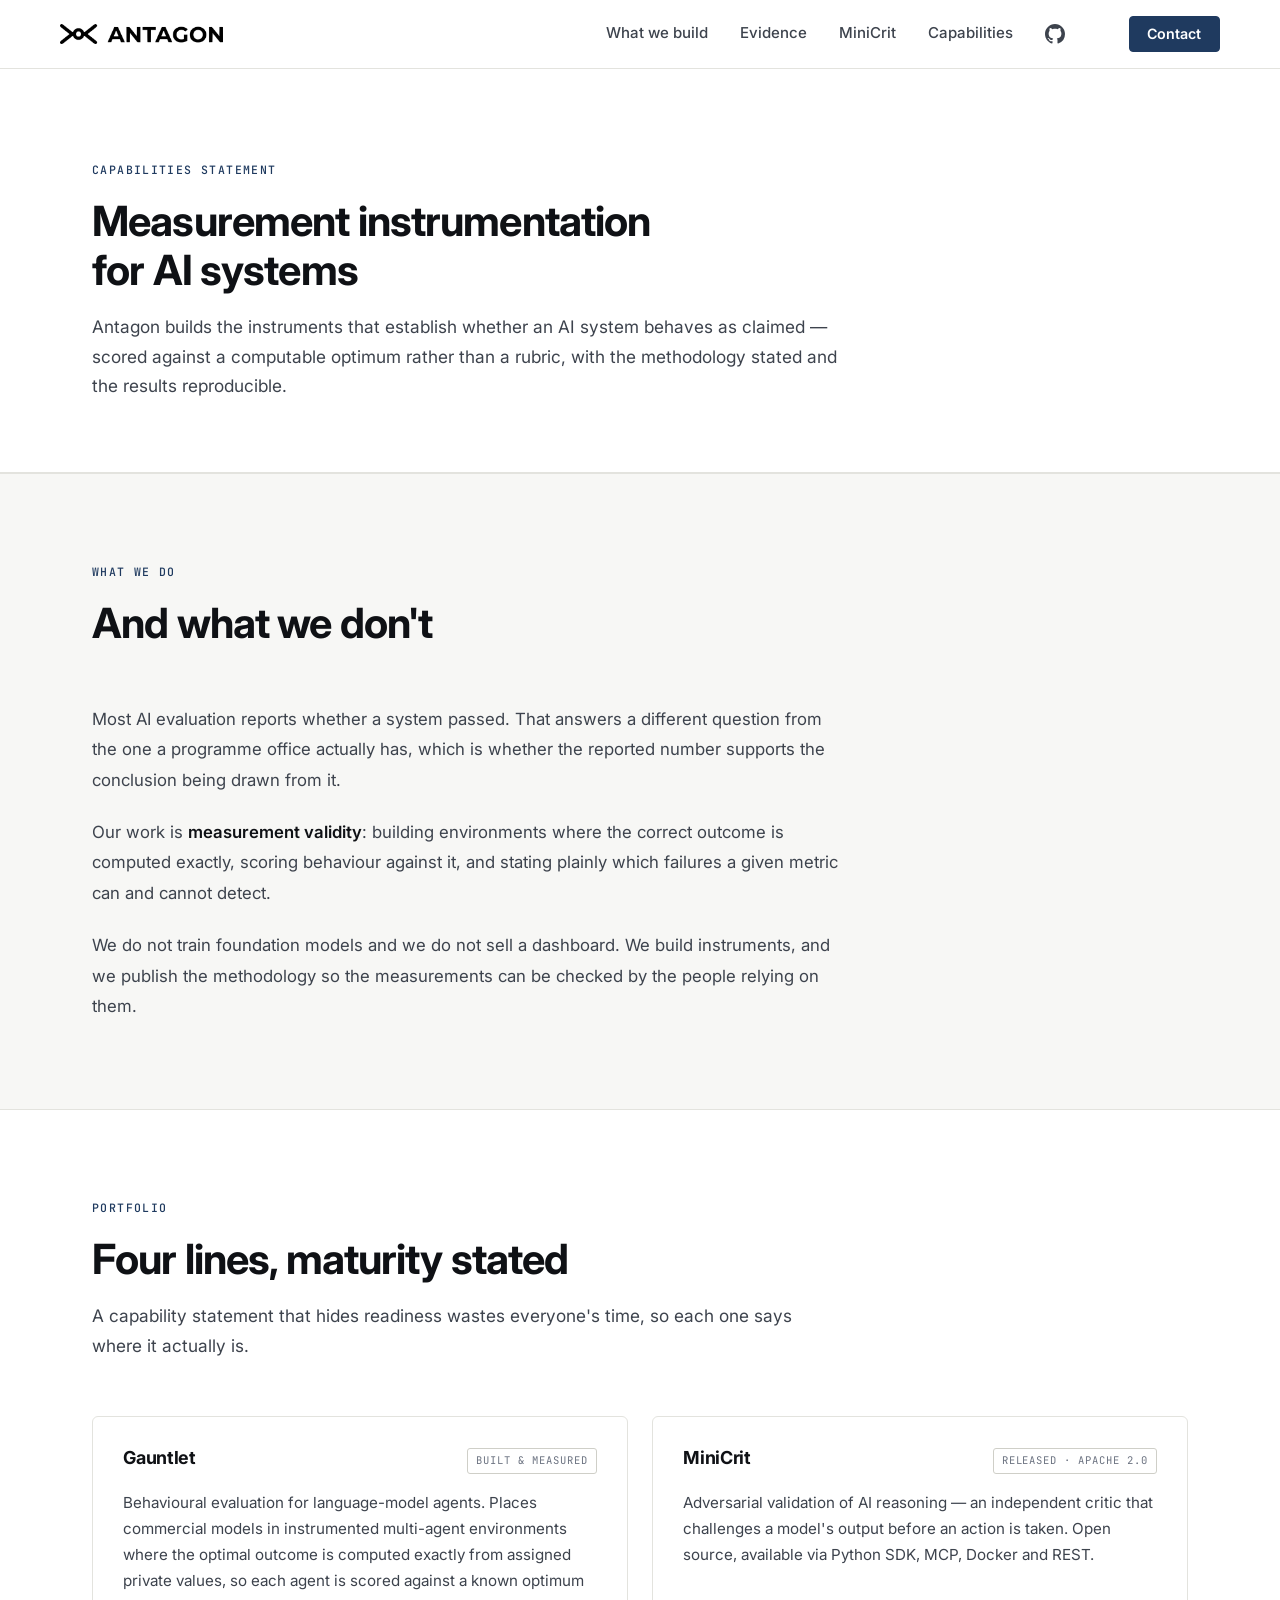
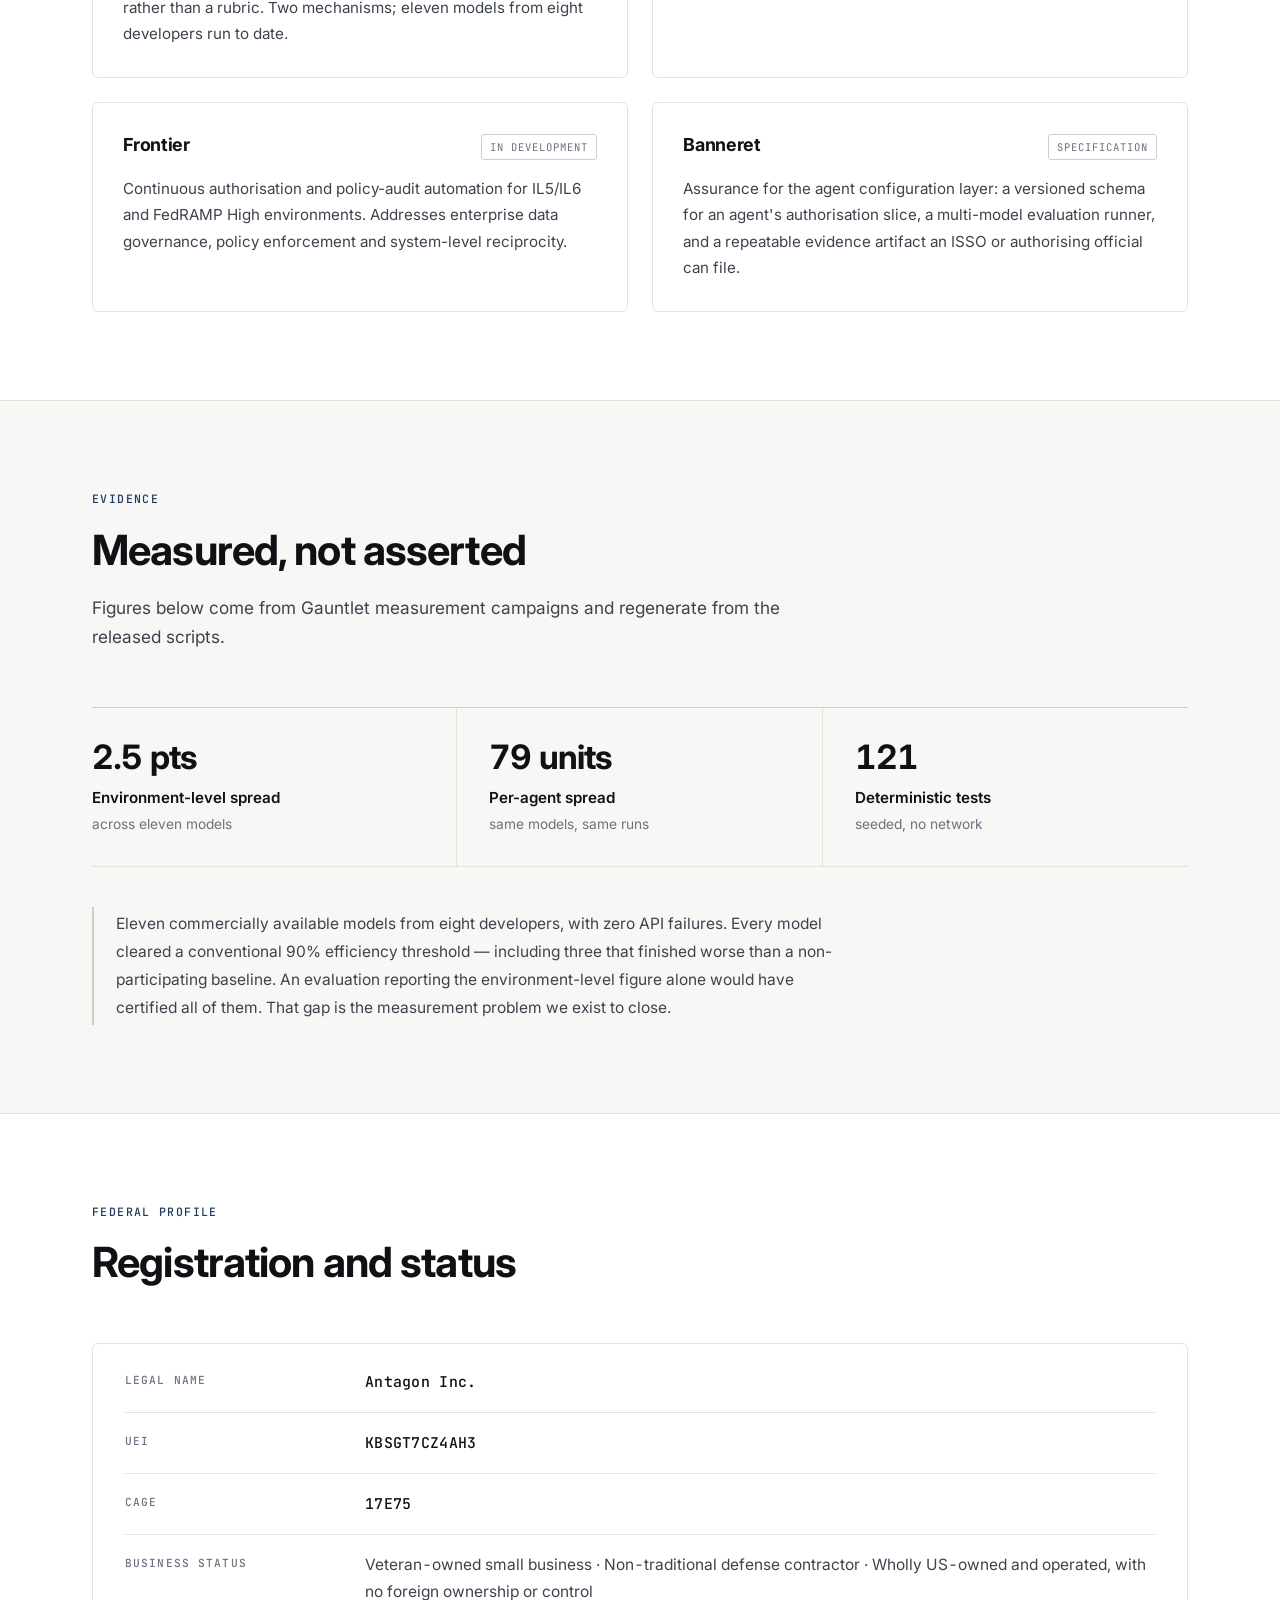
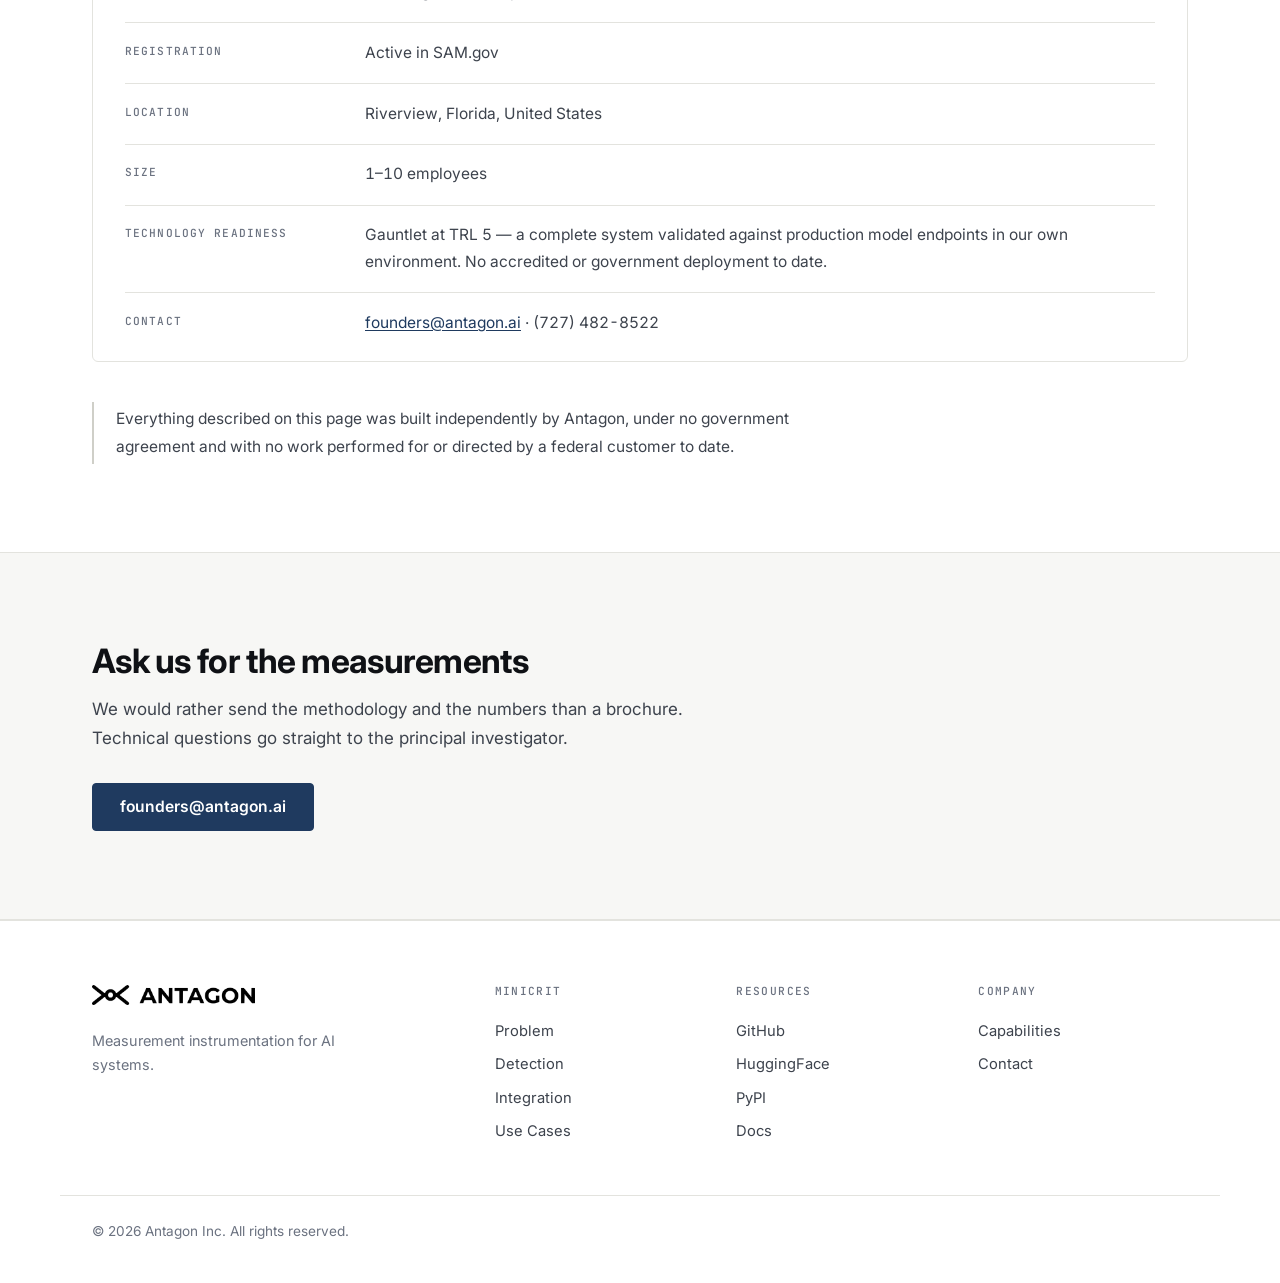
==== commit 01a03d9f: "Company-first homepage; MiniCrit moves to its own page" ====
--- a/capabilities.html
+++ b/capabilities.html
@@ -28,9 +28,9 @@
                 <img src="logo.png" alt="Antagon" class="logo-img">
             </a>
             <div class="nav-links">
-                <a href="/#solution">Solution</a>
-                <a href="/#results">Results</a>
-                <a href="/#integration">Integration</a>
+                <a href="/#portfolio">What we build</a>
+                <a href="/#evidence">Evidence</a>
+                <a href="/minicrit.html">MiniCrit</a>
                 <a href="/capabilities.html">Capabilities</a>
                 <a href="https://github.com/antagoninc/MiniCrit-7B" class="nav-link-icon" target="_blank">
                     <svg width="20" height="20" viewBox="0 0 24 24" fill="currentColor">
@@ -239,11 +239,11 @@
             </div>
             <div class="footer-links">
                 <div class="footer-column">
-                    <h4>Product</h4>
-                    <a href="/#solution">Solution</a>
-                    <a href="/#results">Results</a>
-                    <a href="/#integration">Integration</a>
-                    <a href="/#use-cases">Use Cases</a>
+                    <h4>MiniCrit</h4>
+                    <a href="/minicrit.html#solution">Problem</a>
+                    <a href="/minicrit.html#results">Detection</a>
+                    <a href="/minicrit.html#integration">Integration</a>
+                    <a href="/minicrit.html#use-cases">Use Cases</a>
                 </div>
                 <div class="footer-column">
                     <h4>Resources</h4>
--- a/styles.css
+++ b/styles.css
@@ -357,9 +357,11 @@
 }
 
 .hero-title {
-    font-size: clamp(2.3rem, 4.6vw, 3.5rem);
+    font-size: clamp(2.2rem, 4.2vw, 3.15rem);
     letter-spacing: -0.03em;
     margin-bottom: 1.5rem;
+    text-wrap: balance;
+    max-width: 16ch;
 }
 
 .hero-subtitle {
@@ -406,6 +408,62 @@
 
 .stat-divider {
     display: none;
+}
+
+/* ------------------------------------------------- Hero finding panel */
+
+/* The homepage hero leads with a result rather than a product demo, so the
+   right-hand column is a quotable finding. Typographic emphasis only -- the
+   turn is carried by scale and rule, not colour. */
+.finding {
+    border: 1px solid var(--rule-strong);
+    border-radius: var(--radius-lg);
+    padding: 2.25rem;
+    background: var(--bg-alt);
+}
+
+.finding-label {
+    font-family: var(--font-mono);
+    font-size: 0.7rem;
+    letter-spacing: 0.12em;
+    text-transform: uppercase;
+    color: var(--ink-2);
+    margin: 0 0 1.5rem;
+}
+
+.finding-lede {
+    font-size: 1.05rem;
+    line-height: 1.65;
+    color: var(--ink-1);
+    margin: 0 0 1.1rem;
+}
+
+.finding-turn {
+    font-size: 1.35rem;
+    font-weight: 700;
+    line-height: 1.35;
+    letter-spacing: -0.015em;
+    color: var(--ink-0);
+    margin: 0 0 1.5rem;
+    padding-bottom: 1.5rem;
+    border-bottom: 1px solid var(--rule);
+}
+
+.finding-foot {
+    font-size: 0.93rem;
+    line-height: 1.7;
+    color: var(--ink-2);
+    margin: 0;
+}
+
+@media (max-width: 760px) {
+    .finding {
+        padding: 1.6rem;
+    }
+
+    .finding-turn {
+        font-size: 1.2rem;
+    }
 }
 
 /* ------------------------------------------------------------- Terminal */
